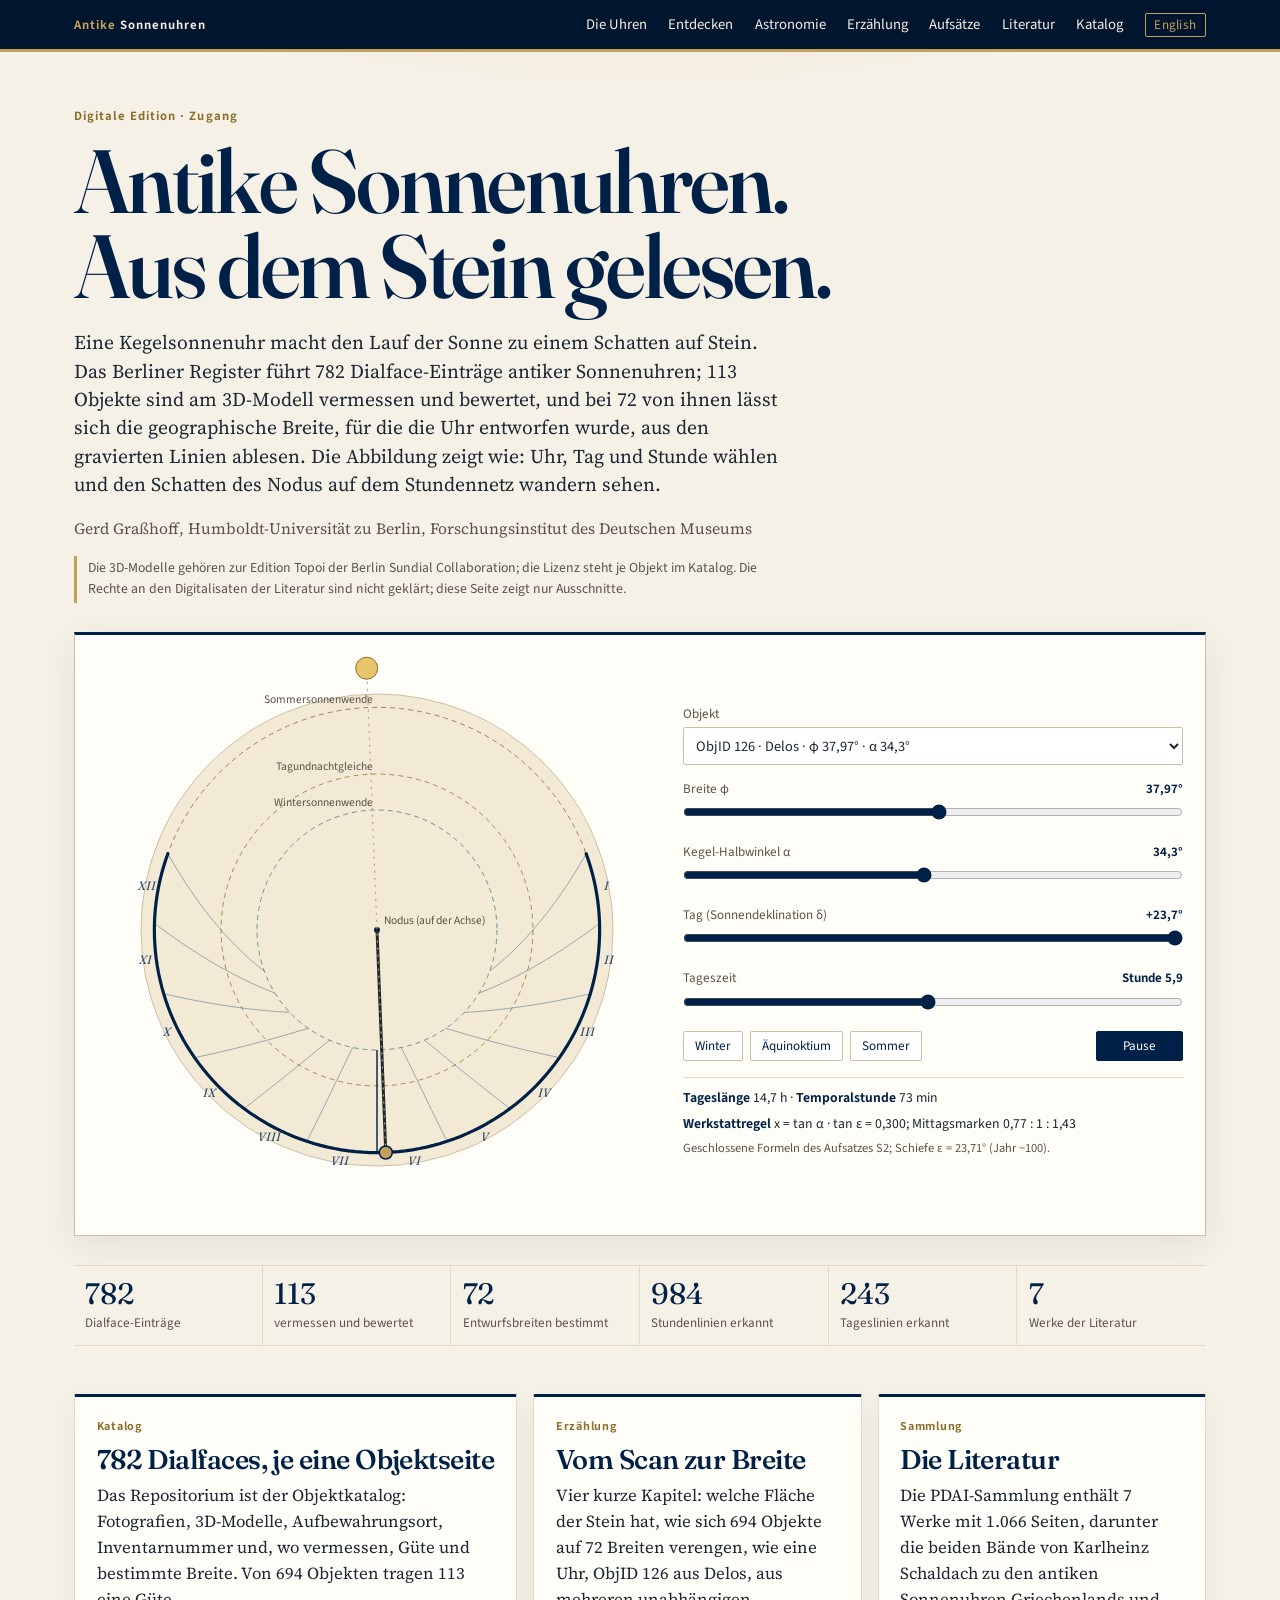
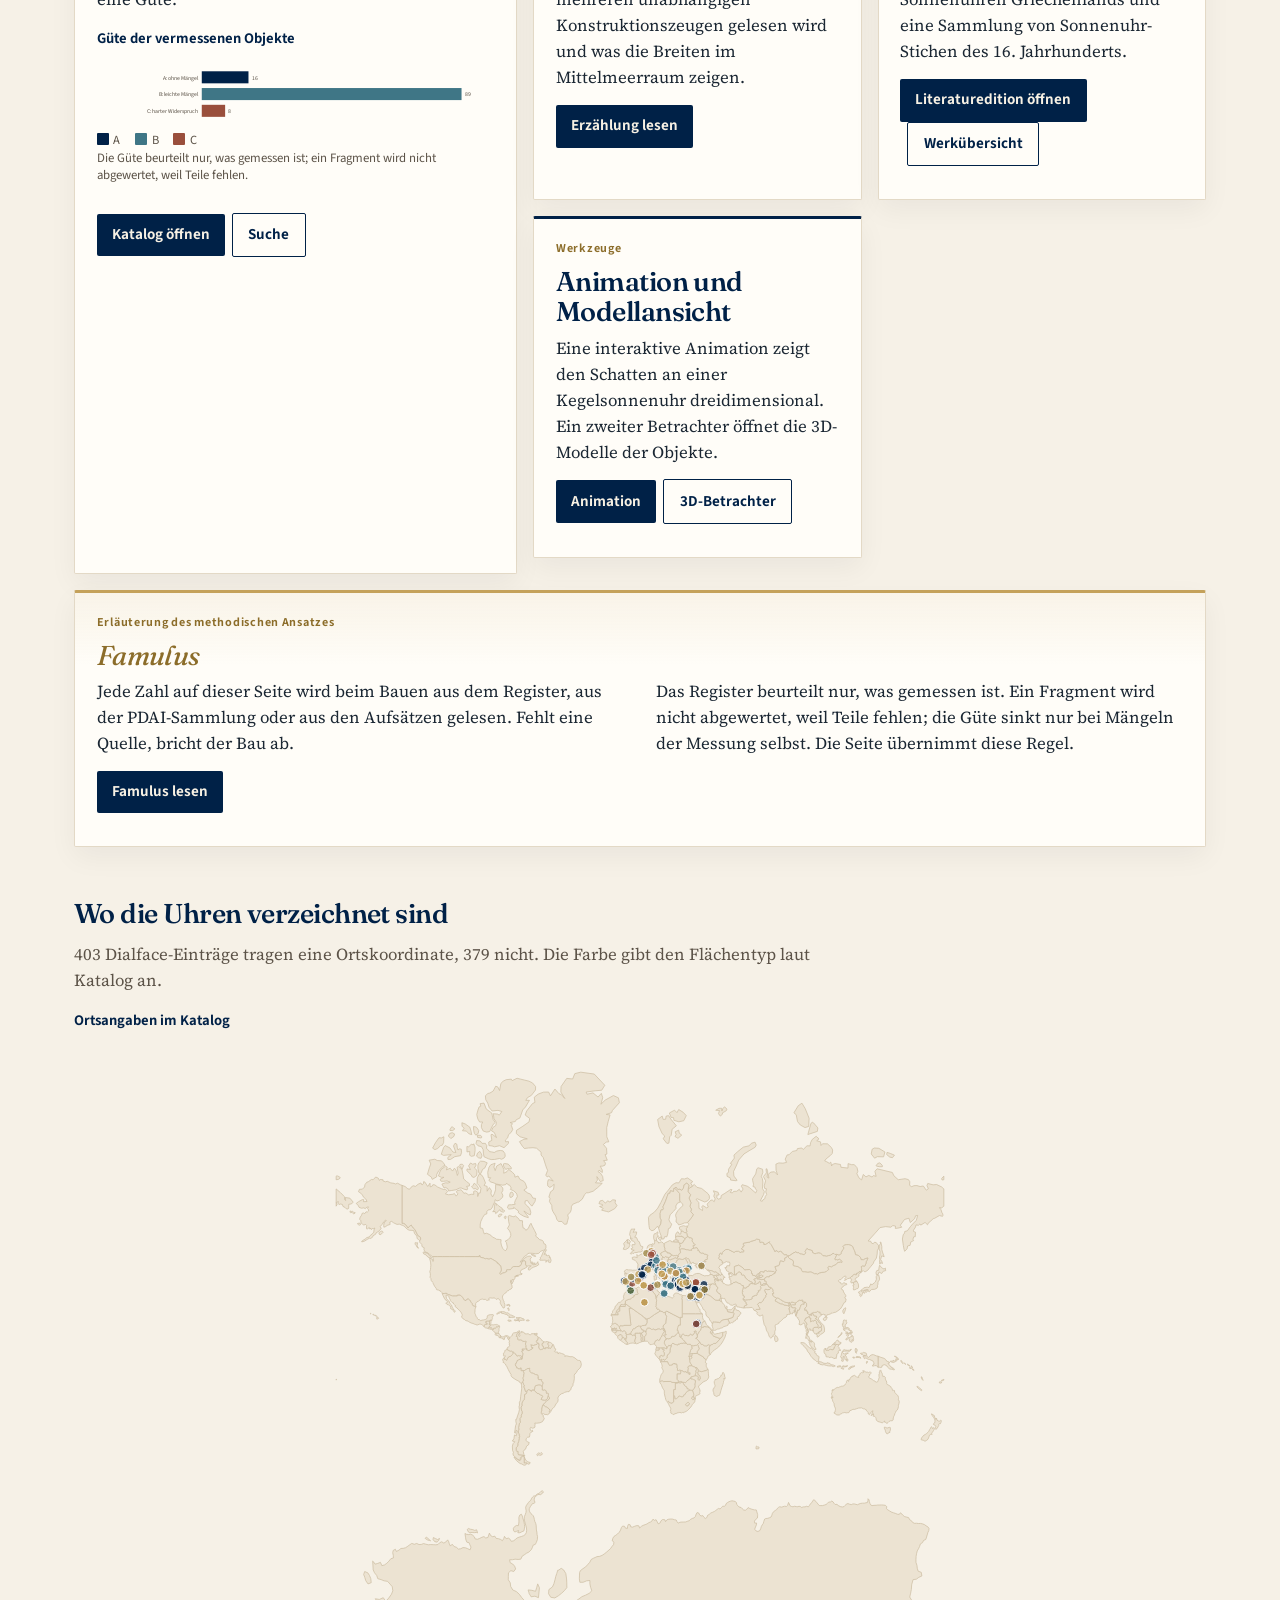
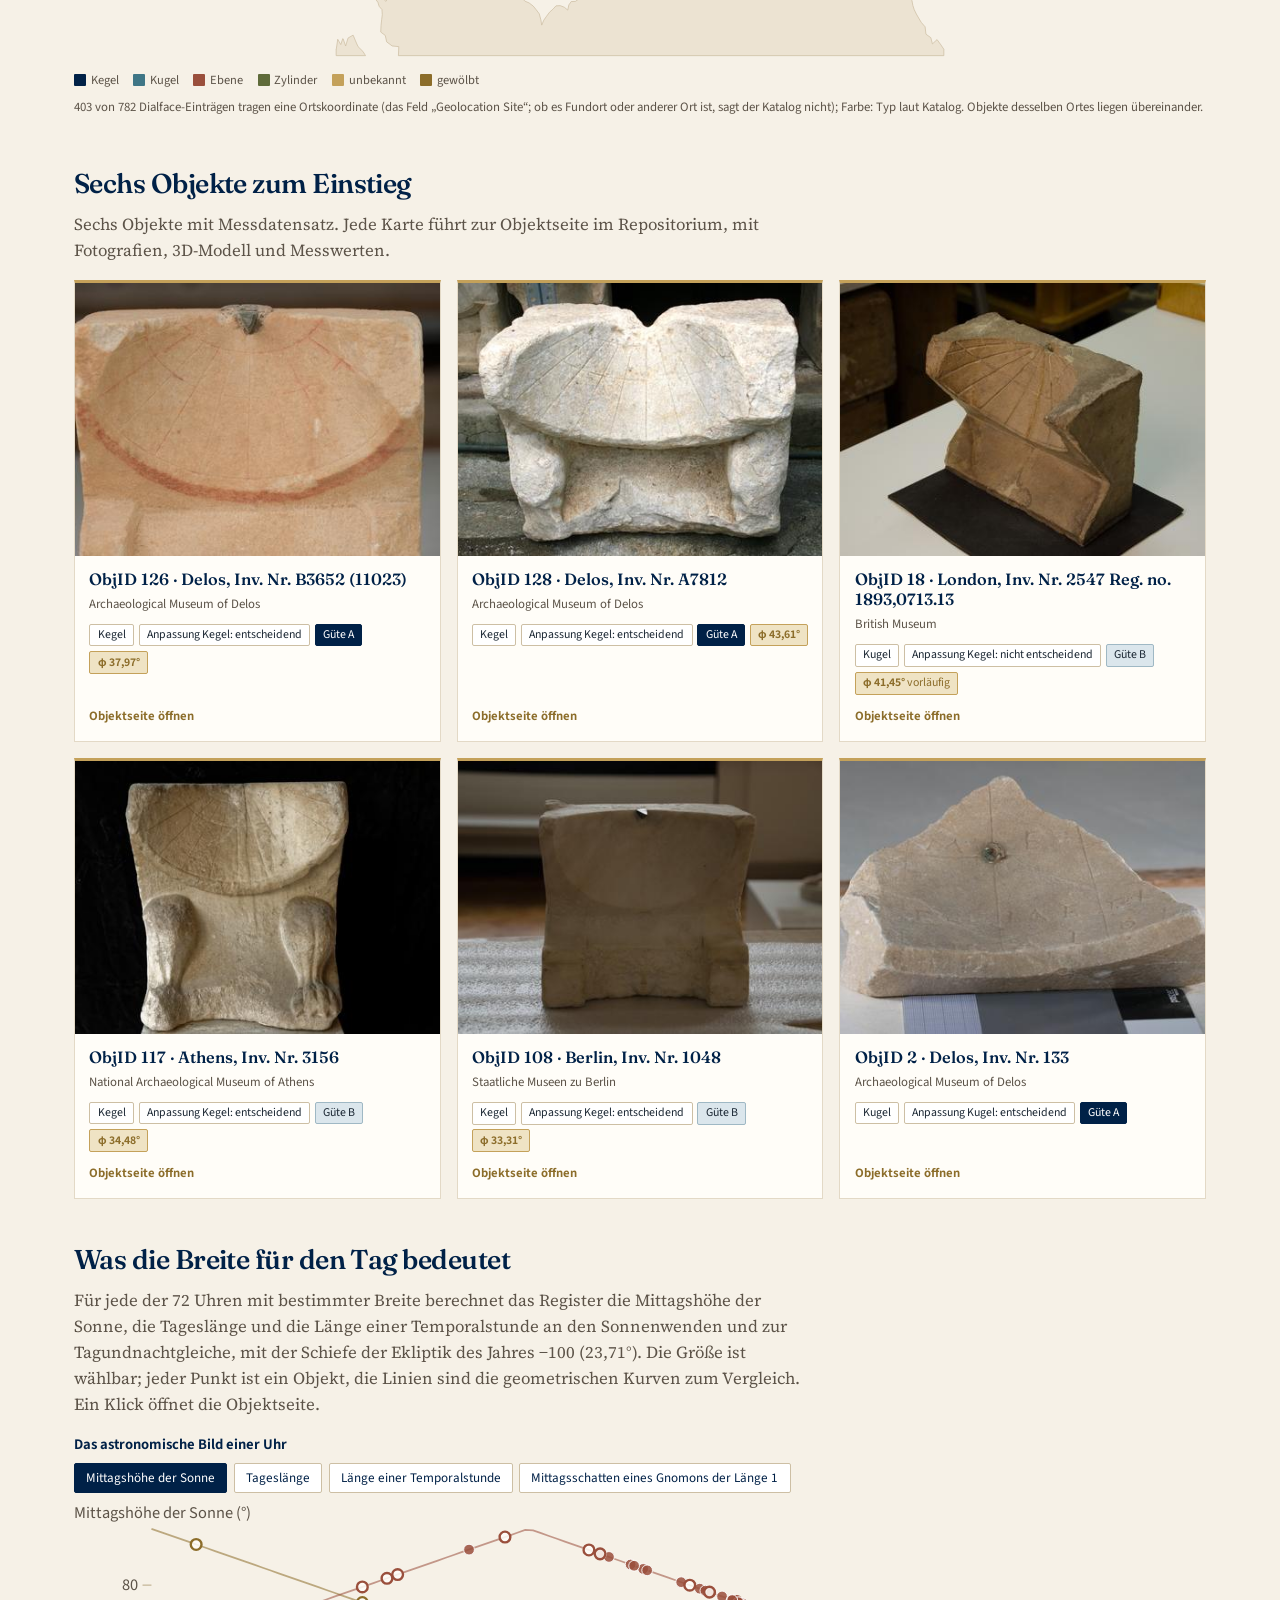
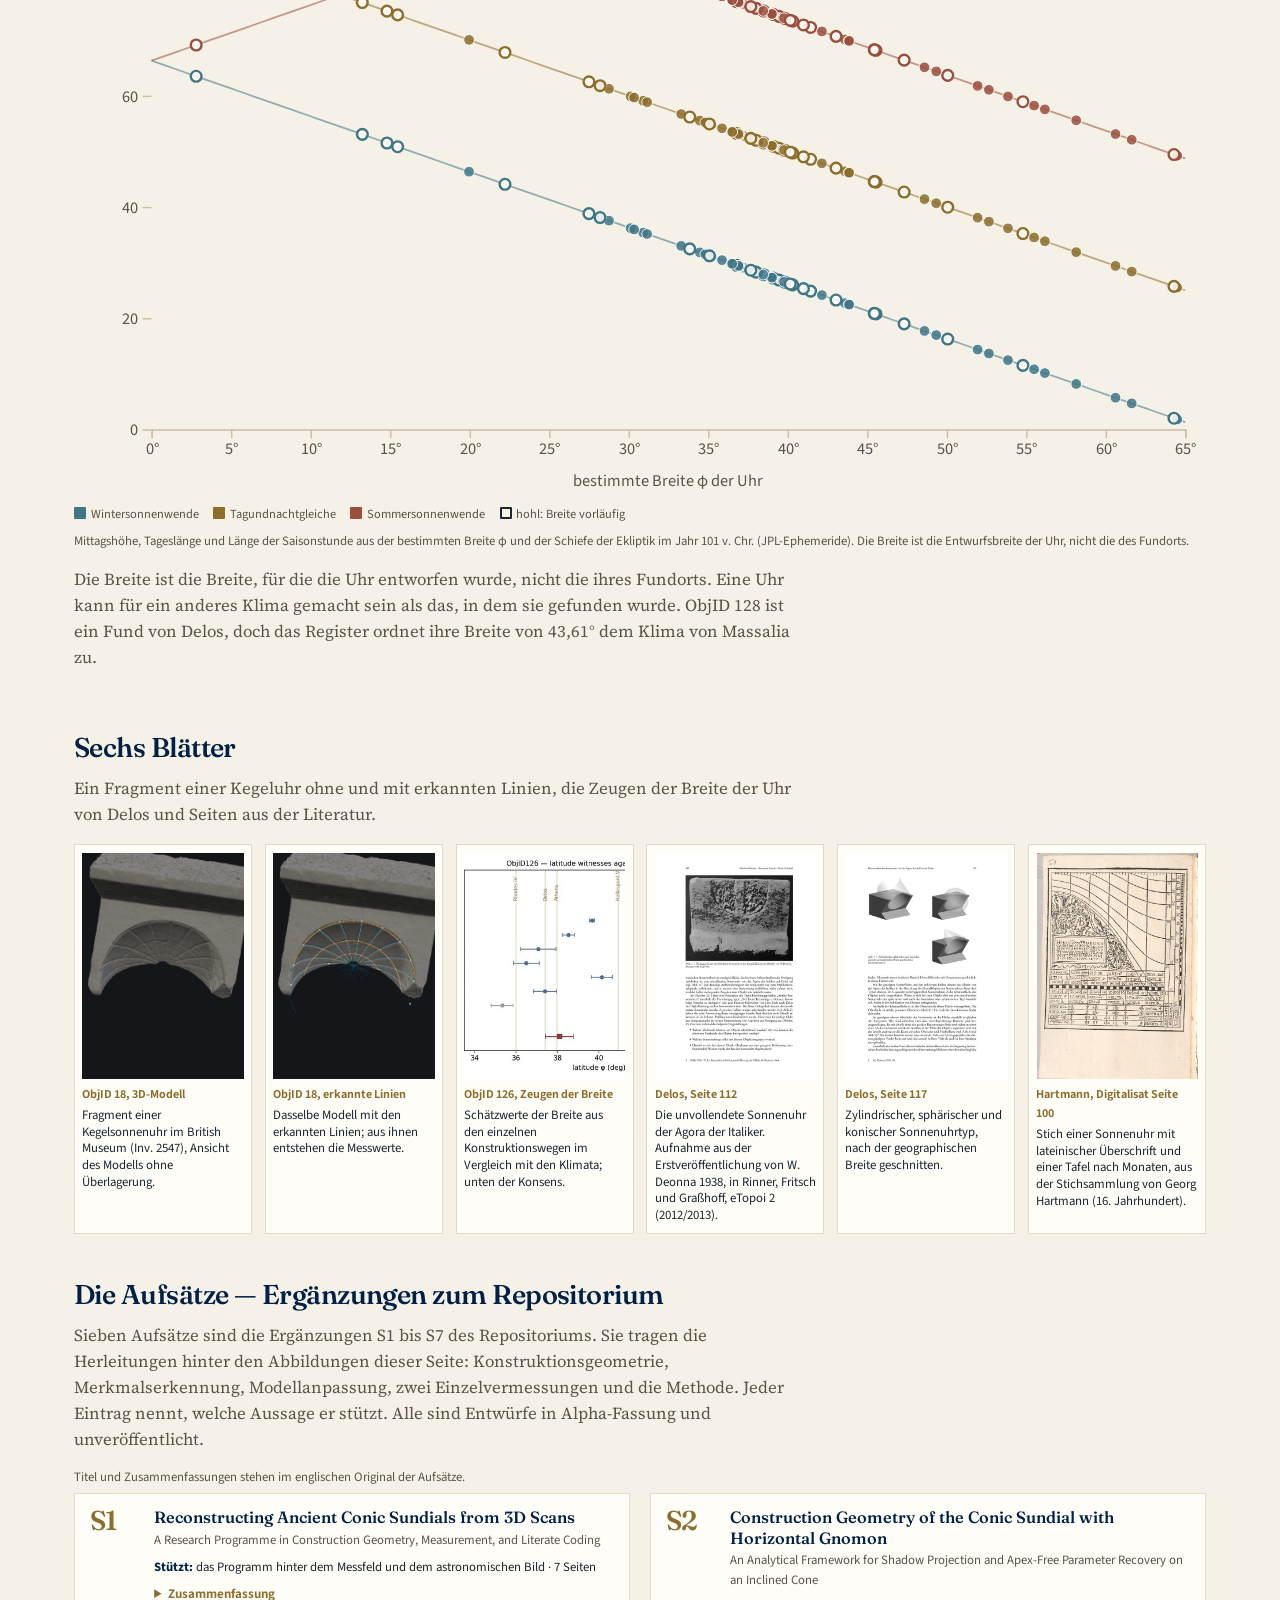
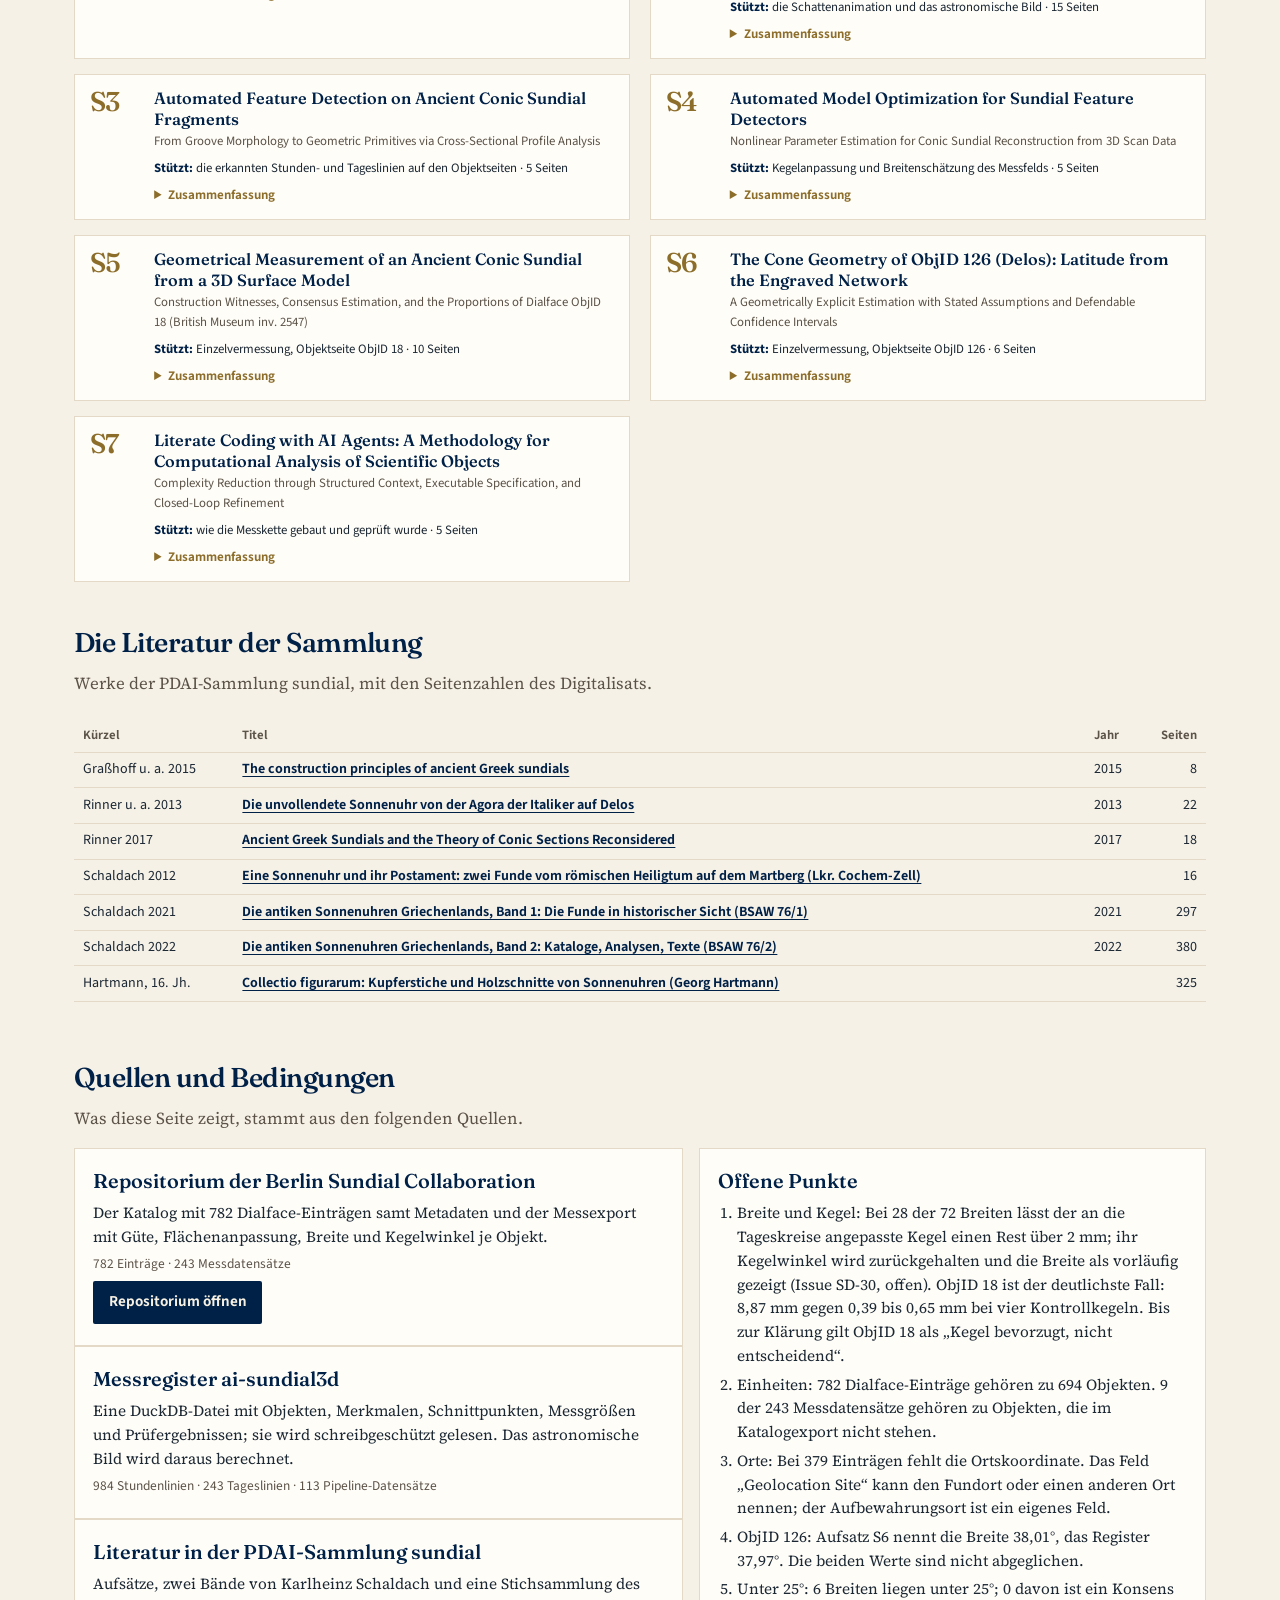
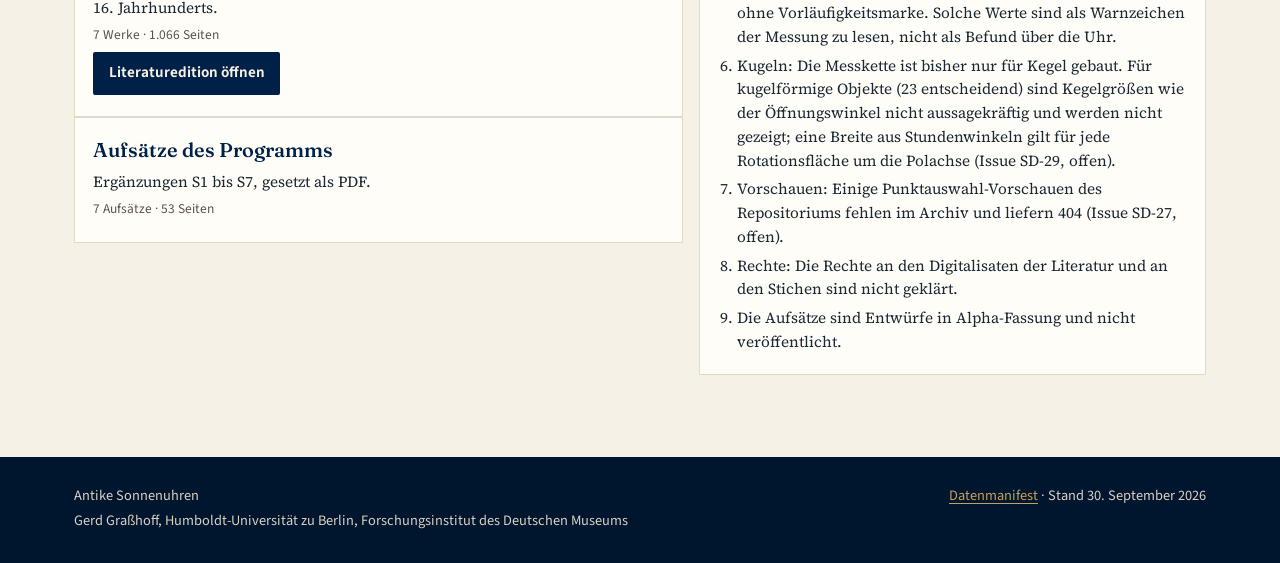
==== de/index.html @ f1c92e74 "Build sonnenuhren" ====
<!DOCTYPE html>
<html lang="de">
<head>
  <meta charset="utf-8">
  <meta name="viewport" content="width=device-width, initial-scale=1">
  <title>Antike Sonnenuhren — am 3D-Modell vermessen</title>
  <meta name="description" content="Zugang zu den antiken Sonnenuhren des Berliner Registers — Katalog, Vermessung am 3D-Modell, die Astronomie hinter den gravierten Linien, die Literatur und die Aufsätze des Forschungsprogramms.">
  <meta name="author" content="Gerd Graßhoff">
  <meta property="og:title" content="Antike Sonnenuhren — am 3D-Modell vermessen">
  <meta property="og:description" content="Zugang zu den antiken Sonnenuhren des Berliner Registers — Katalog, Vermessung am 3D-Modell, die Astronomie hinter den gravierten Linien, die Literatur und die Aufsätze des Forschungsprogramms.">
  <meta property="og:type" content="website">
  <link rel="icon" href="../favicon.svg" type="image/svg+xml">
  <link rel="preconnect" href="https://fonts.googleapis.com">
  <link rel="preconnect" href="https://fonts.gstatic.com" crossorigin>
  <link href="https://fonts.googleapis.com/css2?family=Fraunces:ital,opsz,wght@0,9..144,460;0,9..144,560;1,9..144,460&family=Source+Sans+3:ital,wght@0,400;0,560;0,650;1,400&family=Source+Serif+4:ital,opsz,wght@0,8..60,400;0,8..60,560;1,8..60,400&display=swap" rel="stylesheet">
  <link rel="stylesheet" href="../assets/landing.css?v=20260930125332">
  <link rel="stylesheet" href="../assets/sundial.css?v=20260930125332">
</head>
<body>
  <a class="skip" href="#inhalt">Zum Inhalt</a>
  <header class="mast">
    <div class="mast-inner">
      <p class="brand"><a href="./"><span>Antike</span> Sonnenuhren</a></p>
      <nav aria-label="Abschnitte">
        <a href="#where">Die Uhren</a>
        <a href="#explore">Entdecken</a>
        <a href="#astro">Astronomie</a>
        <a href="erzaehlung/">Erzählung</a>
        <a href="#supplements">Aufsätze</a>
        <a href="#literature">Literatur</a>
        <a href="https://lettre.ngrok.dev/sundials/overview" target="_blank" rel="noopener">Katalog</a>
        <a class="lang-switch" href="../" lang="en" hreflang="en">English</a>
      </nav>
    </div>
  </header>

  <main id="inhalt">
    <div class="wrap">
      <section class="hero">
        <p class="kicker">Digitale Edition · Zugang</p>
        <h1>Antike Sonnenuhren.<br>Aus dem Stein gelesen.</h1>
        <p class="lead">Eine Kegelsonnenuhr macht den Lauf der Sonne zu einem Schatten auf Stein. Das Berliner Register führt 782 Dialface-Einträge antiker Sonnenuhren; 113 Objekte sind am 3D-Modell vermessen und bewertet, und bei 72 von ihnen lässt sich die geographische Breite, für die die Uhr entworfen wurde, aus den gravierten Linien ablesen. Die Abbildung zeigt wie: Uhr, Tag und Stunde wählen und den Schatten des Nodus auf dem Stundennetz wandern sehen.</p>
        <p class="byline">Gerd Graßhoff, Humboldt-Universität zu Berlin, Forschungsinstitut des Deutschen Museums</p>
        <p class="credit">Die 3D-Modelle gehören zur Edition Topoi der Berlin Sundial Collaboration; die Lizenz steht je Objekt im Katalog. Die Rechte an den Digitalisaten der Literatur sind nicht geklärt; diese Seite zeigt nur Ausschnitte.</p>
        <div class="hero-stage"><div class="fig" data-chart="sd_hero"></div></div>
        <div class="figures" style="--cols:6" aria-label="Der Bestand in Zahlen"><div><span class="v">782</span><span class="k">Dialface-Einträge</span></div><div><span class="v">113</span><span class="k">vermessen und bewertet</span></div><div><span class="v">72</span><span class="k">Entwurfsbreiten bestimmt</span></div><div><span class="v">984</span><span class="k">Stundenlinien erkannt</span></div><div><span class="v">243</span><span class="k">Tageslinien erkannt</span></div><div><span class="v">7</span><span class="k">Werke der Literatur</span></div></div>
      </section>

      <section class="portals" aria-label="Einstiege">
<article class="portal lead-card" id="catalogue">
<p class="mark">Katalog</p>
<h2>782 Dialfaces, je eine Objektseite</h2>
<p>Das Repositorium ist der Objektkatalog: Fotografien, 3D-Modelle, Aufbewahrungsort, Inventarnummer und, wo vermessen, Güte und bestimmte Breite. Von 694 Objekten tragen 113 eine Güte.</p>
<div class="spark fig" data-chart="sd_grades" style="min-height:0"></div>
<p class="go-row"><a class="go" href="https://lettre.ngrok.dev/sundials/overview" target="_blank" rel="noopener">Katalog öffnen</a><a class="go quiet" href="https://lettre.ngrok.dev/sundials/search" target="_blank" rel="noopener">Suche</a></p>
</article>
<article class="portal" id="story">
<p class="mark">Erzählung</p>
<h2>Vom Scan zur Breite</h2>
<p>Vier kurze Kapitel: welche Fläche der Stein hat, wie sich 694 Objekte auf 72 Breiten verengen, wie eine Uhr, ObjID 126 aus Delos, aus mehreren unabhängigen Konstruktionszeugen gelesen wird und was die Breiten im Mittelmeerraum zeigen.</p>
<p class="go-row"><a class="go" href="erzaehlung/">Erzählung lesen</a></p>
</article>
<article class="portal" id="literature">
<p class="mark">Sammlung</p>
<h2>Die Literatur</h2>
<p>Die PDAI-Sammlung enthält 7 Werke mit 1.066 Seiten, darunter die beiden Bände von Karlheinz Schaldach zu den antiken Sonnenuhren Griechenlands und eine Sammlung von Sonnenuhr-Stichen des 16. Jahrhunderts.</p>
<p class="go-row"><a class="go" href="https://lettre.ngrok.dev/sundials-literature/" target="_blank" rel="noopener">Literaturedition öffnen</a><a class="go quiet" href="#literature">Werkübersicht</a></p>
</article>
<article class="portal" id="tools">
<p class="mark">Werkzeuge</p>
<h2>Animation und Modellansicht</h2>
<p>Eine interaktive Animation zeigt den Schatten an einer Kegelsonnenuhr dreidimensional. Ein zweiter Betrachter öffnet die 3D-Modelle der Objekte.</p>
<p class="go-row"><a class="go" href="https://lettre.ngrok.dev/ancient-sundial/" target="_blank" rel="noopener">Animation</a><a class="go quiet" href="https://lettre.ngrok.dev/ancient-sundial/mesh" target="_blank" rel="noopener">3D-Betrachter</a></p>
</article>
<article class="portal method" id="method">
<p class="mark">Erläuterung des methodischen Ansatzes</p>
<h2><span>Famulus</span></h2>
<div class="method-cols"><p>Jede Zahl auf dieser Seite wird beim Bauen aus dem Register, aus der PDAI-Sammlung oder aus den Aufsätzen gelesen. Fehlt eine Quelle, bricht der Bau ab.</p><p>Das Register beurteilt nur, was gemessen ist. Ein Fragment wird nicht abgewertet, weil Teile fehlen; die Güte sinkt nur bei Mängeln der Messung selbst. Die Seite übernimmt diese Regel.</p></div>
<p class="go-row"><a class="go" href="https://grasshoff.github.io/kepleriana-2026/famulus/famulus-plattform.html" target="_blank" rel="noopener">Famulus lesen</a></p>
</article>
      </section>

      <section class="band " id="where"><h2>Wo die Uhren verzeichnet sind</h2><p class=section-lead>403 Dialface-Einträge tragen eine Ortskoordinate, 379 nicht. Die Farbe gibt den Flächentyp laut Katalog an.</p><div class="band-body"><div class="fig band-fig" data-chart="sd_map"></div></div></section>
      <section class="band explore-band" id="explore"><h2>Sechs Objekte zum Einstieg</h2><p class=section-lead>Sechs Objekte mit Messdatensatz. Jede Karte führt zur Objektseite im Repositorium, mit Fotografien, 3D-Modell und Messwerten.</p><div class="band-body"><div class="xcards"><a class="xcard" href="https://lettre.ngrok.dev/sundials/object/124" target="_blank" rel="noopener"><img src="../img/explore-126.jpg" alt="" loading="lazy"><span class="xb"><span class="xt">ObjID 126 · Delos, Inv. Nr. B3652 (11023)</span><span class="xh">Archaeological Museum of Delos</span><span class="chips"><span class="chip">Kegel</span><span class="chip">Anpassung Kegel: entscheidend</span><span class="chip grade-A">Güte A</span><span class="chip phi">φ 37,97°</span></span><span class="xgo">Objektseite öffnen</span></span></a><a class="xcard" href="https://lettre.ngrok.dev/sundials/object/126" target="_blank" rel="noopener"><img src="../img/explore-128.jpg" alt="" loading="lazy"><span class="xb"><span class="xt">ObjID 128 · Delos, Inv. Nr. A7812</span><span class="xh">Archaeological Museum of Delos</span><span class="chips"><span class="chip">Kegel</span><span class="chip">Anpassung Kegel: entscheidend</span><span class="chip grade-A">Güte A</span><span class="chip phi">φ 43,61°</span></span><span class="xgo">Objektseite öffnen</span></span></a><a class="xcard" href="https://lettre.ngrok.dev/sundials/object/18" target="_blank" rel="noopener"><img src="../img/explore-18.jpg" alt="" loading="lazy"><span class="xb"><span class="xt">ObjID 18 · London, Inv. Nr. 2547 Reg. no. 1893,0713.13</span><span class="xh">British Museum</span><span class="chips"><span class="chip">Kugel</span><span class="chip">Anpassung Kegel: nicht entscheidend</span><span class="chip grade-B">Güte B</span><span class="chip phi">φ 41,45° <em>vorläufig</em></span></span><span class="xgo">Objektseite öffnen</span></span></a><a class="xcard" href="https://lettre.ngrok.dev/sundials/object/115" target="_blank" rel="noopener"><img src="../img/explore-117.jpg" alt="" loading="lazy"><span class="xb"><span class="xt">ObjID 117 · Athens, Inv. Nr. 3156</span><span class="xh">National Archaeological Museum of Athens</span><span class="chips"><span class="chip">Kegel</span><span class="chip">Anpassung Kegel: entscheidend</span><span class="chip grade-B">Güte B</span><span class="chip phi">φ 34,48°</span></span><span class="xgo">Objektseite öffnen</span></span></a><a class="xcard" href="https://lettre.ngrok.dev/sundials/object/105" target="_blank" rel="noopener"><img src="../img/explore-108.jpg" alt="" loading="lazy"><span class="xb"><span class="xt">ObjID 108 · Berlin, Inv. Nr. 1048</span><span class="xh">Staatliche Museen zu Berlin</span><span class="chips"><span class="chip">Kegel</span><span class="chip">Anpassung Kegel: entscheidend</span><span class="chip grade-B">Güte B</span><span class="chip phi">φ 33,31°</span></span><span class="xgo">Objektseite öffnen</span></span></a><a class="xcard" href="https://lettre.ngrok.dev/sundials/object/2" target="_blank" rel="noopener"><img src="../img/explore-2.jpg" alt="" loading="lazy"><span class="xb"><span class="xt">ObjID 2 · Delos, Inv. Nr. 133</span><span class="xh">Archaeological Museum of Delos</span><span class="chips"><span class="chip">Kugel</span><span class="chip">Anpassung Kugel: entscheidend</span><span class="chip grade-A">Güte A</span></span><span class="xgo">Objektseite öffnen</span></span></a></div></div></section>
      <section class="band " id="astro"><h2>Was die Breite für den Tag bedeutet</h2><p class=section-lead>Für jede der 72 Uhren mit bestimmter Breite berechnet das Register die Mittagshöhe der Sonne, die Tageslänge und die Länge einer Temporalstunde an den Sonnenwenden und zur Tagundnachtgleiche, mit der Schiefe der Ekliptik des Jahres −100 (23,71°). Die Größe ist wählbar; jeder Punkt ist ein Objekt, die Linien sind die geometrischen Kurven zum Vergleich. Ein Klick öffnet die Objektseite.</p><div class="band-body"><div class="fig band-fig" data-chart="sd_astro"></div><p>Die Breite ist die Breite, für die die Uhr entworfen wurde, nicht die ihres Fundorts. Eine Uhr kann für ein anderes Klima gemacht sein als das, in dem sie gefunden wurde. ObjID 128 ist ein Fund von Delos, doch das Register ordnet ihre Breite von 43,61° dem Klima von Massalia zu.</p></div></section>
      <section class="band" aria-labelledby="galerie">
        <h2 id="galerie">Sechs Blätter</h2>
        <p class="section-lead">Ein Fragment einer Kegeluhr ohne und mit erkannten Linien, die Zeugen der Breite der Uhr von Delos und Seiten aus der Literatur.</p>
        <div class="facsimiles"><a class="facsimile" href="../files/sundial-measurements-objid18.pdf" target="_blank" rel="noopener"><img src="../img/obj18-modell.jpg" alt="" loading="lazy"><span class="d">ObjID 18, 3D-Modell</span><span class="c">Fragment einer Kegelsonnenuhr im British Museum (Inv. 2547), Ansicht des Modells ohne Überlagerung.</span></a><a class="facsimile" href="../files/sundial-measurements-objid18.pdf" target="_blank" rel="noopener"><img src="../img/obj18-erkennung.jpg" alt="" loading="lazy"><span class="d">ObjID 18, erkannte Linien</span><span class="c">Dasselbe Modell mit den erkannten Linien; aus ihnen entstehen die Messwerte.</span></a><a class="facsimile" href="../files/objid126-cone-geometry.pdf" target="_blank" rel="noopener"><img src="../img/obj126-zeugen.jpg" alt="" loading="lazy"><span class="d">ObjID 126, Zeugen der Breite</span><span class="c">Schätzwerte der Breite aus den einzelnen Konstruktionswegen im Vergleich mit den Klimata; unten der Konsens.</span></a><a class="facsimile" href="https://lettre.ngrok.dev/sundials-literature/" target="_blank" rel="noopener"><img src="../img/delos-foto.jpg" alt="" loading="lazy"><span class="d">Delos, Seite 112</span><span class="c">Die unvollendete Sonnenuhr der Agora der Italiker. Aufnahme aus der Erstveröffentlichung von W. Deonna 1938, in Rinner, Fritsch und Graßhoff, eTopoi 2 (2012/2013).</span></a><a class="facsimile" href="https://lettre.ngrok.dev/sundials-literature/" target="_blank" rel="noopener"><img src="../img/delos-typen.jpg" alt="" loading="lazy"><span class="d">Delos, Seite 117</span><span class="c">Zylindrischer, sphärischer und konischer Sonnenuhrtyp, nach der geographischen Breite geschnitten.</span></a><a class="facsimile" href="https://lettre.ngrok.dev/sundials-literature/" target="_blank" rel="noopener"><img src="../img/hartmann-horarium.jpg" alt="" loading="lazy"><span class="d">Hartmann, Digitalisat Seite 100</span><span class="c">Stich einer Sonnenuhr mit lateinischer Überschrift und einer Tafel nach Monaten, aus der Stichsammlung von Georg Hartmann (16. Jahrhundert).</span></a></div>
      </section>
      <section class="band " id="supplements"><h2>Die Aufsätze — Ergänzungen zum Repositorium</h2><p class=section-lead>Sieben Aufsätze sind die Ergänzungen S1 bis S7 des Repositoriums. Sie tragen die Herleitungen hinter den Abbildungen dieser Seite: Konstruktionsgeometrie, Merkmalserkennung, Modellanpassung, zwei Einzelvermessungen und die Methode. Jeder Eintrag nennt, welche Aussage er stützt. Alle sind Entwürfe in Alpha-Fassung und unveröffentlicht.</p><div class="band-body"><p class="fig-note">Titel und Zusammenfassungen stehen im englischen Original der Aufsätze.</p><ol class="supps"><li class="supp"><span class="sn">S1</span><div class="sb"><h3><a href="../files/ai-sundial3d-research.pdf" target="_blank" rel="noopener">Reconstructing Ancient Conic Sundials from 3D Scans</a></h3><p class="sub">A Research Programme in Construction Geometry, Measurement, and Literate Coding</p><p class="sup"><b>Stützt:</b> das Programm hinter dem Messfeld und dem astronomischen Bild · 7 Seiten</p><details><summary>Zusammenfassung</summary><p>The research task is to recover, from photogrammetric models of ancient conic sundials, the construction proportions in which the instruments were designed. This paper states the programme, reviews the June 2026 drafts on the research volume, and records the governing correction: the three seasonal meridian marks determine the cone and do not determine the latitude.</p></details></div></li><li class="supp"><span class="sn">S2</span><div class="sb"><h3><a href="../files/conic-sundial-geometry.pdf" target="_blank" rel="noopener">Construction Geometry of the Conic Sundial with Horizontal Gnomon</a></h3><p class="sub">An Analytical Framework for Shadow Projection and Apex-Free Parameter Recovery on an Inclined Cone</p><p class="sup"><b>Stützt:</b> die Schattenanimation und das astronomische Bild · 15 Seiten</p><details><summary>Zusammenfassung</summary><p>A conic sundial with its nodus on the polar axis is determined by three construction choices: the klima, the opening of the cone, and a scale. The three seasonal meridian marks determine the cone independently of latitude. Latitude is recovered from the hour division of the solstitial circles or from the dressed planes. A closed-form marking ratio Q recovers the half-angle without the apex being identified.</p></details></div></li><li class="supp"><span class="sn">S3</span><div class="sb"><h3><a href="../files/automated-feature-detection-sundial.pdf" target="_blank" rel="noopener">Automated Feature Detection on Ancient Conic Sundial Fragments</a></h3><p class="sub">From Groove Morphology to Geometric Primitives via Cross-Sectional Profile Analysis</p><p class="sup"><b>Stützt:</b> die erkannten Stunden- und Tageslinien auf den Objektseiten · 5 Seiten</p><details><summary>Zusammenfassung</summary><p>A three-level hierarchical framework for automated feature perception on stone dialfaces: physical groove cut, medial centreline coordinate across sliced cross-sectional profiles, and geometric primitive fitting. Evaluated on ObjID 18 (BM inv. 2547) and ObjID 126 (Delos).</p></details></div></li><li class="supp"><span class="sn">S4</span><div class="sb"><h3><a href="../files/model-optimization-sundial.pdf" target="_blank" rel="noopener">Automated Model Optimization for Sundial Feature Detectors</a></h3><p class="sub">Nonlinear Parameter Estimation for Conic Sundial Reconstruction from 3D Scan Data</p><p class="sup"><b>Stützt:</b> Kegelanpassung und Breitenschätzung des Messfelds · 5 Seiten</p><details><summary>Zusammenfassung</summary><p>Nonlinear parameter estimation methods for recovering the 7-parameter cone model from 3D scan data following Bard&#x27;s estimation framework. Compares Nelder-Mead, TRF, and L-BFGS-B, resolving partial-arc degeneracy via coaxial constrained estimation.</p></details></div></li><li class="supp"><span class="sn">S5</span><div class="sb"><h3><a href="../files/sundial-measurements-objid18.pdf" target="_blank" rel="noopener">Geometrical Measurement of an Ancient Conic Sundial from a 3D Surface Model</a></h3><p class="sub">Construction Witnesses, Consensus Estimation, and the Proportions of Dialface ObjID 18 (British Museum inv. 2547)</p><p class="sup"><b>Stützt:</b> Einzelvermessung, Objektseite ObjID 18 · 10 Seiten</p><details><summary>Zusammenfassung</summary><p>Empirical deduction of construction proportions from the 3D surface model of Dialface ObjID 18 (BM inv. 2547). Evaluates four independent construction witnesses, calibrating the engraved angular unit and establishing the consensus latitude phi = 41.45 deg (Rome/Hellespont klima) with workshop rule x = 1:4 (12:15:20).</p></details></div></li><li class="supp"><span class="sn">S6</span><div class="sb"><h3><a href="../files/objid126-cone-geometry.pdf" target="_blank" rel="noopener">The Cone Geometry of ObjID 126 (Delos): Latitude from the Engraved Network</a></h3><p class="sub">A Geometrically Explicit Estimation with Stated Assumptions and Defendable Confidence Intervals</p><p class="sup"><b>Stützt:</b> Einzelvermessung, Objektseite ObjID 126 · 6 Seiten</p><details><summary>Zusammenfassung</summary><p>Analysis of the 3D model of Dialface ObjID 126 from the Archaeological Museum of Delos. Isolates a +5.27% angular unit distortion via the equinoctial invariant HE = 90 deg, recovering the intended design latitude phi = 38.01 deg (Delos/Athens klima).</p></details></div></li><li class="supp"><span class="sn">S7</span><div class="sb"><h3><a href="../files/literate-coding-ai-agents.pdf" target="_blank" rel="noopener">Literate Coding with AI Agents: A Methodology for Computational Analysis of Scientific Objects</a></h3><p class="sub">Complexity Reduction through Structured Context, Executable Specification, and Closed-Loop Refinement</p><p class="sup"><b>Stützt:</b> wie die Messkette gebaut und geprüft wurde · 5 Seiten</p><details><summary>Zusammenfassung</summary><p>A research methodology unifying Knuth&#x27;s literate programming with autonomous AI agent capabilities. Employs a 3-level operational model (living reference background, structured planning substrate, agentic action) in a closed feedback loop on 3D sundial reconstruction.</p></details></div></li></ol></div></section>
      <section class="band " id="literature"><h2>Die Literatur der Sammlung</h2><p class=section-lead>Werke der PDAI-Sammlung sundial, mit den Seitenzahlen des Digitalisats.</p><div class="band-body"><div class="table-scroll"><table class="doc-table"><thead><tr><th>Kürzel</th><th>Titel</th><th>Jahr</th><th class="n">Seiten</th></tr></thead><tbody><tr><td>Graßhoff u. a. 2015</td><td><a href="https://lettre.ngrok.dev/sundials-literature/" target="_blank" rel="noopener">The construction principles of ancient Greek sundials</a></td><td>2015</td><td class="n">8</td></tr><tr><td>Rinner u. a. 2013</td><td><a href="https://lettre.ngrok.dev/sundials-literature/" target="_blank" rel="noopener">Die unvollendete Sonnenuhr von der Agora der Italiker auf Delos</a></td><td>2013</td><td class="n">22</td></tr><tr><td>Rinner 2017</td><td><a href="https://lettre.ngrok.dev/sundials-literature/" target="_blank" rel="noopener">Ancient Greek Sundials and the Theory of Conic Sections Reconsidered</a></td><td>2017</td><td class="n">18</td></tr><tr><td>Schaldach 2012</td><td><a href="https://lettre.ngrok.dev/sundials-literature/" target="_blank" rel="noopener">Eine Sonnenuhr und ihr Postament: zwei Funde vom römischen Heiligtum auf dem Martberg (Lkr. Cochem-Zell)</a></td><td></td><td class="n">16</td></tr><tr><td>Schaldach 2021</td><td><a href="https://lettre.ngrok.dev/sundials-literature/" target="_blank" rel="noopener">Die antiken Sonnenuhren Griechenlands, Band 1: Die Funde in historischer Sicht (BSAW 76/1)</a></td><td>2021</td><td class="n">297</td></tr><tr><td>Schaldach 2022</td><td><a href="https://lettre.ngrok.dev/sundials-literature/" target="_blank" rel="noopener">Die antiken Sonnenuhren Griechenlands, Band 2: Kataloge, Analysen, Texte (BSAW 76/2)</a></td><td>2022</td><td class="n">380</td></tr><tr><td>Hartmann, 16. Jh.</td><td><a href="https://lettre.ngrok.dev/sundials-literature/" target="_blank" rel="noopener">Collectio figurarum: Kupferstiche und Holzschnitte von Sonnenuhren (Georg Hartmann)</a></td><td></td><td class="n">325</td></tr></tbody></table></div></div></section>
      <section class="band" id="quellen" aria-labelledby="quellen-t">
        <h2 id="quellen-t">Quellen und Bedingungen</h2>
        <p class="section-lead">Was diese Seite zeigt, stammt aus den folgenden Quellen.</p>
        <div class="sources">
          <div><div class="source-item"><h3>Repositorium der Berlin Sundial Collaboration</h3><p>Der Katalog mit 782 Dialface-Einträgen samt Metadaten und der Messexport mit Güte, Flächenanpassung, Breite und Kegelwinkel je Objekt.</p><p class="meta">782 Einträge · 243 Messdatensätze</p><p><a class="go" href="https://lettre.ngrok.dev/sundials/overview" target="_blank" rel="noopener">Repositorium öffnen</a></p></div><div class="source-item"><h3>Messregister ai-sundial3d</h3><p>Eine DuckDB-Datei mit Objekten, Merkmalen, Schnittpunkten, Messgrößen und Prüfergebnissen; sie wird schreibgeschützt gelesen. Das astronomische Bild wird daraus berechnet.</p><p class="meta">984 Stundenlinien · 243 Tageslinien · 113 Pipeline-Datensätze</p></div><div class="source-item"><h3>Literatur in der PDAI-Sammlung sundial</h3><p>Aufsätze, zwei Bände von Karlheinz Schaldach und eine Stichsammlung des 16. Jahrhunderts.</p><p class="meta">7 Werke · 1.066 Seiten</p><p><a class="go" href="https://lettre.ngrok.dev/sundials-literature/" target="_blank" rel="noopener">Literaturedition öffnen</a></p></div><div class="source-item"><h3>Aufsätze des Programms</h3><p>Ergänzungen S1 bis S7, gesetzt als PDF.</p><p class="meta">7 Aufsätze · 53 Seiten</p></div></div>
          <div class="source-item"><h3>Offene Punkte</h3><ol class="admission"><li>Breite und Kegel: Bei 28 der 72 Breiten lässt der an die Tageskreise angepasste Kegel einen Rest über 2 mm; ihr Kegelwinkel wird zurückgehalten und die Breite als vorläufig gezeigt (Issue SD-30, offen). ObjID 18 ist der deutlichste Fall: 8,87 mm gegen 0,39 bis 0,65 mm bei vier Kontrollkegeln. Bis zur Klärung gilt ObjID 18 als „Kegel bevorzugt, nicht entscheidend“.</li><li>Einheiten: 782 Dialface-Einträge gehören zu 694 Objekten. 9 der 243 Messdatensätze gehören zu Objekten, die im Katalogexport nicht stehen.</li><li>Orte: Bei 379 Einträgen fehlt die Ortskoordinate. Das Feld „Geolocation Site“ kann den Fundort oder einen anderen Ort nennen; der Aufbewahrungsort ist ein eigenes Feld.</li><li>ObjID 126: Aufsatz S6 nennt die Breite 38,01°, das Register 37,97°. Die beiden Werte sind nicht abgeglichen.</li><li>Unter 25°: 6 Breiten liegen unter 25°; 0 davon ist ein Konsens ohne Vorläufigkeitsmarke. Solche Werte sind als Warnzeichen der Messung zu lesen, nicht als Befund über die Uhr.</li><li>Kugeln: Die Messkette ist bisher nur für Kegel gebaut. Für kugelförmige Objekte (23 entscheidend) sind Kegelgrößen wie der Öffnungswinkel nicht aussagekräftig und werden nicht gezeigt; eine Breite aus Stundenwinkeln gilt für jede Rotationsfläche um die Polachse (Issue SD-29, offen).</li><li>Vorschauen: Einige Punktauswahl-Vorschauen des Repositoriums fehlen im Archiv und liefern 404 (Issue SD-27, offen).</li><li>Rechte: Die Rechte an den Digitalisaten der Literatur und an den Stichen sind nicht geklärt.</li><li>Die Aufsätze sind Entwürfe in Alpha-Fassung und nicht veröffentlicht.</li></ol></div>
        </div>
      </section>
    </div>
  </main>

  <footer>
    <div class="wrap">
      <div><p>Antike Sonnenuhren</p><p>Gerd Graßhoff, Humboldt-Universität zu Berlin, Forschungsinstitut des Deutschen Museums</p></div>
      <div><p><a href="data/manifest.json">Datenmanifest</a> · Stand 30. September 2026</p></div>
    </div>
    <div class="wrap"></div>
  </footer>

  <script src="../assets/vendor/d3.v7.min.js?v=20260930125332"></script>
  <script src="../assets/vendor/topojson-client.min.js?v=20260930125332"></script>
  <script src="../assets/vendor/world-110m.js?v=20260930125332"></script>
  <script src="data/bundle.js?v=20260930125332"></script>
  <script src="../assets/js/charts.js?v=20260930125332"></script>
  <script src="../assets/js/sundial.js?v=20260930125332"></script>
  <script src="../assets/js/scrolly.js?v=20260930125332"></script>
</body>
</html>
---- assets/landing.css ----
/* PDAI landing pages — shared styles for landing pages and narratives.
   Visual system of Kepleriana 2026 and Kármán 2026: Oxford blue, gold, sandstone. */

:root {
  --oxford: #002147;
  --oxford-deep: #00152e;
  --oxford-soft: #2c4a6e;
  --ink: #1b2733;
  --muted: #5c5348;
  --gold: #c4a15a;
  --gold-deep: #8c6d2a;
  --gold-pale: #efe3c4;
  --sand: #f6f1e7;
  --sand-deep: #ece3d2;
  --paper: #fffdf8;
  --line: #e3d9c6;
  --line-strong: #cdbfa4;
  --serif: "Source Serif 4", "Palatino Linotype", Palatino, serif;
  --display: "Fraunces", "Source Serif 4", Palatino, serif;
  --sans: "Source Sans 3", "Avenir Next", "Segoe UI", sans-serif;
  --p-studium: #8c6d2a;
  --p-aachen: #002147;
  --p-pasadena: #3f7686;
  --p-beratung: #9a4f3c;
  --p-agard: #5f6b3a;
}

* { box-sizing: border-box; }
html { scroll-behavior: smooth; }
.no-smooth { scroll-behavior: auto !important; }
body {
  margin: 0;
  color: var(--ink);
  background:
    radial-gradient(1200px 480px at 50% -180px, rgba(196, 161, 90, 0.16), transparent 60%),
    var(--sand);
  font-family: var(--serif);
  font-size: 1.05rem;
  line-height: 1.55;
}
a { color: var(--oxford); text-underline-offset: 0.18em; }
a:hover { color: var(--gold-deep); }
img { max-width: 100%; }
.skip {
  position: absolute; left: 1rem; top: -4rem;
  background: var(--oxford); color: #fff; padding: 0.4rem 0.7rem;
}
.skip:focus { top: 0.6rem; z-index: 50; }

/* ---------------------------------------------------------------- mast */
.mast {
  background: var(--oxford-deep);
  color: #f4efe4;
  border-bottom: 3px solid var(--gold);
  position: relative;
  z-index: 20;
}
.mast-inner {
  max-width: 1180px;
  margin: 0 auto;
  padding: 0.85rem 1.5rem 0.8rem;
  display: flex;
  justify-content: space-between;
  align-items: baseline;
  gap: 1rem;
}
.brand {
  margin: 0;
  font-family: var(--sans);
  font-size: 0.8rem;
  letter-spacing: 0.08em;
  font-weight: 650;
}
.brand.brand-lg {
  font-family: var(--display);
  font-size: clamp(1.5rem, 3.2vw, 2.1rem);
  letter-spacing: -0.01em;
  font-weight: 560;
  line-height: 1.1;
}
.brand a { color: #f4efe4; text-decoration: none; }
.brand span { color: var(--gold); }
.mast nav { font-family: var(--sans); font-size: 0.92rem; }
.mast nav a { color: #f4efe4; text-decoration: none; margin-left: 1.15rem; }
.mast nav a:hover, .mast nav a[aria-current="page"] { color: var(--gold); }

.wrap { max-width: 1180px; margin: 0 auto; padding: 0 1.5rem; }

/* ---------------------------------------------------------------- hero */
.hero { padding: 3.4rem 0 1.6rem; }
.kicker {
  margin: 0 0 0.7rem;
  font-family: var(--sans);
  font-size: 0.8rem;
  letter-spacing: 0.08em;
  color: var(--gold-deep);
  font-weight: 650;
}
h1 {
  margin: 0;
  font-family: var(--display);
  font-weight: 560;
  font-size: clamp(2.8rem, 7vw, 5.6rem);
  letter-spacing: -0.03em;
  line-height: 0.95;
  color: var(--oxford);
}
h1 em { font-style: italic; font-weight: 460; color: var(--gold-deep); }
.lead {
  max-width: 44rem;
  margin: 1.35rem 0 0;
  font-size: 1.22rem;
  line-height: 1.45;
}
.byline { margin: 1.1rem 0 0; max-width: 44rem; color: var(--muted); font-size: 0.98rem; }
.credit {
  margin: 0.9rem 0 0;
  max-width: 44rem;
  font-family: var(--sans);
  font-size: 0.86rem;
  color: var(--muted);
  border-left: 3px solid var(--gold);
  padding: 0.15rem 0 0.15rem 0.7rem;
}

/* ---------------------------------------------------------------- key figures */
.figures {
  display: grid;
  grid-template-columns: repeat(var(--cols, 6), 1fr);
  gap: 0;
  margin: 1.8rem 0 1.4rem;
  border-top: 1px solid var(--line);
  border-bottom: 1px solid var(--line);
}
.figures div { padding: 0.8rem 0.7rem 0.75rem; border-right: 1px solid var(--line); }
.figures div:last-child { border-right: 0; }
.figures .v {
  display: block;
  font-family: var(--display);
  font-size: 1.85rem;
  color: var(--oxford);
  line-height: 1.05;
  font-variant-numeric: lining-nums tabular-nums;
}
.figures .k { display: block; font-family: var(--sans); font-size: 0.82rem; color: var(--muted); margin-top: 0.2rem; }

/* ---------------------------------------------------------------- portal cards */
.portals {
  display: grid;
  grid-template-columns: 1.35fr 1fr 1fr;
  gap: 1rem;
  padding-bottom: 1rem;
}
.portal {
  background: var(--paper);
  border: 1px solid var(--line);
  border-top: 3px solid var(--oxford);
  border-radius: 2px;
  padding: 1.3rem 1.35rem 1.2rem;
  box-shadow: 0 10px 28px rgba(0, 21, 46, 0.05);
  display: flex;
  flex-direction: column;
}
.portal.lead-card { grid-row: span 3; }
.portal.wide { grid-column: span 2; }
.portal.method {
  grid-column: 1 / -1;
  border-top-color: var(--gold);
  background: linear-gradient(180deg, rgba(196, 161, 90, 0.1), transparent 4.5rem), var(--paper);
}
.portal.method h2 span { color: var(--gold-deep); font-style: italic; font-weight: 460; }
.method-cols { display: grid; grid-template-columns: 1fr 1fr; gap: 0.4rem 2rem; }
.method-cols p { margin: 0 0 0.75rem; }
.portal .mark {
  font-family: var(--sans);
  font-size: 0.76rem;
  letter-spacing: 0.06em;
  color: var(--gold-deep);
  font-weight: 650;
  margin: 0 0 0.45rem;
}
.portal h2 {
  margin: 0 0 0.55rem;
  font-family: var(--display);
  font-weight: 560;
  font-size: 1.7rem;
  line-height: 1.12;
  letter-spacing: -0.02em;
  color: var(--oxford);
}
.portal p { margin: 0 0 0.85rem; }
.portal .spark { margin: 0.1rem 0 0.9rem; }
.contents { list-style: none; margin: 0.2rem 0 1.1rem; padding: 0; border-top: 1px solid var(--line); }
.contents li { border-bottom: 1px solid var(--line); }
.contents a {
  display: grid;
  grid-template-columns: 2.2rem 1fr;
  gap: 0.55rem;
  text-decoration: none;
  padding: 0.4rem 0;
  color: var(--ink);
  font-size: 0.98rem;
}
.contents a:hover { color: var(--oxford); }
.contents .num { font-family: var(--sans); color: var(--gold-deep); font-size: 0.8rem; padding-top: 0.2rem; }
.go {
  margin-top: auto;
  align-self: flex-start;
  display: inline-block;
  background: var(--oxford);
  color: #f7f1e4;
  text-decoration: none;
  font-family: var(--sans);
  font-weight: 650;
  font-size: 0.95rem;
  padding: 0.6rem 0.95rem;
  border-radius: 2px;
}
.go:hover { background: #01315f; color: #fff; }
.go.quiet { background: transparent; color: var(--oxford); border: 1px solid var(--oxford); margin-left: 0.45rem; }
.go.quiet:hover { background: var(--oxford); color: #fff; }
.go-row { margin-top: auto; }

section.band { padding: 1.8rem 0 0.6rem; }
section.band > h2, .band-title {
  margin: 0 0 0.85rem;
  font-family: var(--display);
  font-weight: 560;
  font-size: 1.7rem;
  color: var(--oxford);
  letter-spacing: -0.02em;
}
.section-lead { margin: -0.35rem 0 1rem; color: var(--muted); max-width: 46rem; }

/* facsimile strip */
.facsimiles {
  display: grid;
  grid-template-columns: repeat(6, 1fr);
  gap: 0.8rem;
}
.facsimile {
  display: block;
  text-decoration: none;
  color: var(--ink);
  background: var(--paper);
  border: 1px solid var(--line);
  padding: 0.45rem 0.45rem 0.6rem;
}
.facsimile:hover { border-color: var(--oxford); }
.facsimile img { display: block; width: 100%; aspect-ratio: 5 / 7; object-fit: cover; object-position: top; background: #eee; }
.facsimile .d { display: block; font-family: var(--sans); font-size: 0.76rem; color: var(--gold-deep); margin-top: 0.45rem; font-weight: 650; }
.facsimile .c { display: block; font-family: var(--sans); font-size: 0.8rem; line-height: 1.3; margin-top: 0.15rem; }

/* sources */
.sources { display: grid; grid-template-columns: 1.2fr 1fr; gap: 1rem; padding-bottom: 2.5rem; }
.source-item { background: var(--paper); border: 1px solid var(--line); padding: 1rem 1.15rem; }
.source-item h3 { margin: 0 0 0.3rem; font-family: var(--display); font-weight: 560; font-size: 1.25rem; color: var(--oxford); }
.source-item p { margin: 0 0 0.35rem; font-size: 0.96rem; }
.source-item .meta { font-family: var(--sans); font-size: 0.84rem; color: var(--muted); }
.admission { margin: 0; padding-left: 1.2rem; font-size: 0.96rem; }
.admission li { margin-bottom: 0.3rem; }

footer {
  background: var(--oxford-deep);
  color: #d9d0c2;
  padding: 1.6rem 0 1.8rem;
  font-family: var(--sans);
  font-size: 0.9rem;
  margin-top: 2rem;
}
footer .wrap { display: flex; justify-content: space-between; gap: 1.5rem; flex-wrap: wrap; }
footer a { color: var(--gold); }
footer p { margin: 0.15rem 0; }

/* ---------------------------------------------------------------- narrative */
.story-hero { padding: 3rem 0 1.2rem; }
.story-hero h1 { font-size: clamp(2.4rem, 5.6vw, 4.4rem); }
.home-back { margin: 1.15rem 0 0; }
.home-back a {
  display: inline-block;
  font-family: var(--sans);
  font-size: 0.82rem;
  font-weight: 650;
  letter-spacing: 0.01em;
  color: #f4ead0;
  background: var(--oxford, #002147);
  text-decoration: none;
  padding: 0.38rem 0.85rem;
  border-radius: 999px;
}
.home-back a:hover { color: var(--gold, #c8a22a); }
.toc {
  display: flex;
  flex-wrap: wrap;
  gap: 0.35rem 0.5rem;
  margin: 1.4rem 0 0.5rem;
  padding: 0;
  list-style: none;
  font-family: var(--sans);
  font-size: 0.88rem;
}
.toc a {
  display: inline-block;
  text-decoration: none;
  color: var(--oxford);
  border: 1px solid var(--line);
  background: var(--paper);
  padding: 0.25rem 0.6rem;
  border-radius: 2px;
}
.toc a:hover { border-color: var(--oxford); }
.toc .n { color: var(--gold-deep); margin-right: 0.35rem; font-weight: 650; }

.chapter {
  display: grid;
  grid-template-columns: minmax(0, 0.92fr) minmax(0, 1.08fr);
  gap: 2.4rem;
  padding: 3.2rem 0 1rem;
  border-top: 1px solid var(--line);
}
.chapter.no-figure { grid-template-columns: minmax(0, 46rem); }
.chapter-text { min-width: 0; }
.chapter-num { font-family: var(--sans); font-size: 0.8rem; color: var(--gold-deep); font-weight: 650; margin: 0 0 0.35rem; letter-spacing: 0.04em; }
.chapter h2 {
  margin: 0 0 1rem;
  font-family: var(--display);
  font-weight: 560;
  font-size: 2.05rem;
  line-height: 1.1;
  letter-spacing: -0.02em;
  color: var(--oxford);
}
.chapter h3 { font-family: var(--display); font-weight: 560; font-size: 1.25rem; color: var(--oxford); margin: 1.4rem 0 0.5rem; }
.step {
  margin: 0 0 2.4rem;
  padding: 0.2rem 0 0.2rem 1rem;
  border-left: 2px solid transparent;
  transition: border-color 200ms ease, opacity 200ms ease;
  opacity: 0.55;
}
.step:first-of-type { opacity: 1; }
.step.active { border-left-color: var(--gold); opacity: 1; }
.step p { margin: 0 0 0.85rem; }
.step:last-child { margin-bottom: 30vh; }
.chapter.no-figure .step, .chapter.no-figure .step:last-child { opacity: 1; margin-bottom: 1.4rem; }
.chapter-figure { min-width: 0; }
.chapter-figure .sticky {
  position: sticky;
  top: 1.2rem;
  background: var(--paper);
  border: 1px solid var(--line);
  padding: 1rem 1rem 0.8rem;
  box-shadow: 0 10px 28px rgba(0, 21, 46, 0.05);
}
.fig { width: 100%; min-height: 320px; }
.fig svg { display: block; width: 100%; height: auto; overflow: visible; }
.fig-title { font-family: var(--sans); font-weight: 650; font-size: 0.92rem; color: var(--oxford); margin: 0 0 0.4rem; }
.fig-note { font-family: var(--sans); font-size: 0.8rem; color: var(--muted); margin: 0.55rem 0 0; line-height: 1.35; }
.fig-legend { display: flex; flex-wrap: wrap; gap: 0.2rem 0.9rem; font-family: var(--sans); font-size: 0.78rem; color: var(--muted); margin: 0.4rem 0 0; }
.fig-legend i { display: inline-block; width: 0.75rem; height: 0.75rem; margin-right: 0.3rem; vertical-align: -0.1rem; border-radius: 1px; }

.locus { font-family: var(--sans); font-size: 0.78rem; color: var(--muted); }
.locus a { color: var(--muted); }
.locus a:hover { color: var(--gold-deep); }
.aside {
  font-family: var(--sans);
  font-size: 0.9rem;
  background: var(--gold-pale);
  border-left: 3px solid var(--gold);
  padding: 0.6rem 0.8rem;
  margin: 0.4rem 0 1rem;
}
.aside p { margin: 0 0 0.4rem; }
.aside p:last-child { margin: 0; }
.quote-card { display: grid; grid-template-columns: 7rem 1fr; gap: 0.9rem; align-items: start; margin: 0.6rem 0 1.1rem; }
.quote-card img { display: block; width: 100%; height: auto; border: 1px solid var(--line); background: #fff; }
.quote-card figcaption { font-family: var(--sans); font-size: 0.84rem; color: var(--muted); }
.quote-card figcaption a { font-weight: 650; }

/* manuscript cards (full width band after a chapter) */
.ms-cards { display: grid; grid-template-columns: repeat(4, 1fr); gap: 0.9rem; padding: 0.6rem 0 2rem; }
.ms-card { background: var(--paper); border: 1px solid var(--line); display: flex; flex-direction: column; text-decoration: none; color: var(--ink); }
.ms-card:hover { border-color: var(--oxford); }
.ms-card img { width: 100%; aspect-ratio: 4 / 3; object-fit: cover; object-position: top; border-bottom: 1px solid var(--line); }
.ms-card .b { padding: 0.65rem 0.75rem 0.75rem; }
.ms-card .y { font-family: var(--sans); font-size: 0.78rem; color: var(--gold-deep); font-weight: 650; }
.ms-card h4 { font-family: var(--display); font-weight: 560; font-size: 1.05rem; margin: 0.15rem 0 0.3rem; color: var(--oxford); line-height: 1.2; }
.ms-card p { font-family: var(--sans); font-size: 0.82rem; margin: 0; color: var(--muted); line-height: 1.35; }

/* tooltip */
.tip {
  position: fixed;
  pointer-events: none;
  z-index: 60;
  background: var(--oxford-deep);
  color: #f4efe4;
  font-family: var(--sans);
  font-size: 0.82rem;
  line-height: 1.35;
  padding: 0.45rem 0.6rem;
  border-radius: 2px;
  max-width: 22rem;
  box-shadow: 0 6px 18px rgba(0, 0, 0, 0.25);
  opacity: 0;
  transition: opacity 120ms ease;
}
.tip b { color: var(--gold); font-weight: 650; }

/* chart text */
.axis text { font-family: var(--sans); font-size: 11px; fill: var(--muted); }
.lbl { font-family: var(--sans); font-size: 11px; }
.lbl:not([fill]) { fill: var(--muted); }
.axis path, .axis line { stroke: #cdbfa4; }
.lbl-strong { font-family: var(--sans); font-size: 11.5px; font-weight: 650; }
.lbl-strong:not([fill]) { fill: var(--oxford); }
.lbl-serif { font-family: var(--serif); font-size: 12px; }
.lbl-serif:not([fill]) { fill: var(--ink); }

/* ---------------------------------------------------------------- periods page */
.period-band {
  position: sticky;
  top: 0;
  z-index: 15;
  background: rgba(246, 241, 231, 0.96);
  backdrop-filter: blur(4px);
  border-bottom: 1px solid var(--line);
  padding: 0.55rem 0 0.5rem;
}
.period-band .wrap { display: grid; grid-template-columns: auto 1fr; gap: 1rem; align-items: center; }
.period-band .lbl-head { font-family: var(--sans); font-size: 0.8rem; color: var(--muted); font-weight: 650; }
.period-band svg { display: block; width: 100%; height: 46px; }
.period-band .seg { cursor: pointer; }
.period-band .seg text { font-family: var(--sans); font-size: 11.5px; fill: #fff; font-weight: 650; pointer-events: none; }
.period-band .seg .yr { font-weight: 400; fill: rgba(255, 255, 255, 0.85); }
.period-band .seg.dim rect { opacity: 0.3; }
.prov {
  display: inline-block;
  font-family: var(--sans);
  font-size: 0.72rem;
  font-weight: 650;
  color: var(--gold-deep);
  border: 1px solid var(--gold);
  border-radius: 2px;
  padding: 0 0.3rem;
  margin-left: 0.4rem;
  vertical-align: 0.1rem;
}
.period-section { padding: 2.8rem 0 1rem; border-top: 1px solid var(--line); scroll-margin-top: 64px; transition: opacity 200ms ease; }
.period-section .head { display: flex; align-items: baseline; gap: 0.8rem; flex-wrap: wrap; }
.period-section h2 { font-family: var(--display); font-weight: 560; font-size: 2.1rem; color: var(--oxford); margin: 0; letter-spacing: -0.02em; }
.period-section .years { font-family: var(--sans); font-size: 1rem; color: var(--gold-deep); font-weight: 650; }
.period-grid { display: grid; grid-template-columns: minmax(0, 0.95fr) minmax(0, 1.05fr); gap: 2.2rem; margin-top: 1rem; }
.period-text p { margin: 0 0 0.85rem; }
.period-panels { display: grid; grid-template-columns: 1fr 1fr; gap: 0.8rem; align-content: start; }
.panel { background: var(--paper); border: 1px solid var(--line); padding: 0.7rem 0.8rem 0.6rem; min-width: 0; }
.panel.wide { grid-column: 1 / -1; }
.panel h4 { font-family: var(--sans); font-size: 0.8rem; font-weight: 650; color: var(--oxford); margin: 0 0 0.35rem; }
.panel .note { font-family: var(--sans); font-size: 0.76rem; color: var(--muted); margin: 0.35rem 0 0; }
.evidence { list-style: none; margin: 0; padding: 0; font-family: var(--sans); font-size: 0.82rem; }
.evidence li { border-top: 1px solid var(--line); padding: 0.35rem 0; }
.evidence li:first-child { border-top: 0; }
.evidence .d { color: var(--gold-deep); font-weight: 650; margin-right: 0.35rem; }
.evidence .t { color: var(--muted); }
.table-scroll { overflow-x: auto; -webkit-overflow-scrolling: touch; }
.check-table { width: 100%; border-collapse: collapse; font-family: var(--sans); font-size: 0.86rem; margin: 0.6rem 0 0; }
.check-table th, .check-table td { text-align: left; padding: 0.35rem 0.5rem; border-bottom: 1px solid var(--line); vertical-align: top; }
.check-table th { color: var(--muted); font-weight: 650; }
.check-table .ok { color: var(--p-agard); font-weight: 650; }
.check-table .off { color: var(--p-beratung); font-weight: 650; }
.full-figure { background: var(--paper); border: 1px solid var(--line); padding: 1rem 1rem 0.8rem; margin: 0.8rem 0 1.6rem; box-shadow: 0 10px 28px rgba(0, 21, 46, 0.05); }

/* ---------------------------------------------------------------- responsive */
@media (max-width: 1020px) {
  .portals { grid-template-columns: 1fr 1fr; }
  .portal.lead-card { grid-row: auto; grid-column: 1 / -1; }
  .portal.wide { grid-column: 1 / -1; }
  .figures { grid-template-columns: repeat(3, 1fr); }
  .figures div:nth-child(3) { border-right: 0; }
  .facsimiles { grid-template-columns: repeat(3, 1fr); }
  .ms-cards { grid-template-columns: repeat(2, 1fr); }
  .chapter, .period-grid { grid-template-columns: 1fr; }
  .chapter-figure { order: -1; }
  .chapter-figure .sticky { position: relative; top: 0; }
  .step { opacity: 1; }
  .step:last-child { margin-bottom: 1rem; }
}
@media (max-width: 680px) {
  .mast-inner { flex-direction: column; align-items: flex-start; }
  .mast nav a { margin-left: 0; margin-right: 0.9rem; }
  .portals, .method-cols, .sources, .period-panels { grid-template-columns: 1fr; }
  .figures { grid-template-columns: repeat(2, 1fr); }
  .figures div:nth-child(3) { border-right: 1px solid var(--line); }
  .figures div:nth-child(2n) { border-right: 0; }
  .facsimiles { grid-template-columns: repeat(2, 1fr); }
  .ms-cards { grid-template-columns: 1fr; }
  .go.quiet { margin-left: 0; margin-top: 0.45rem; }
  .hero { padding-top: 2.2rem; }
  .period-band .wrap { grid-template-columns: 1fr; gap: 0.2rem; }
  .quote-card { grid-template-columns: 5rem 1fr; }
  .chapter-figure .fig, .full-figure .fig { overflow-x: auto; -webkit-overflow-scrolling: touch; }
  .chapter-figure .fig svg, .full-figure .fig svg { min-width: 600px; }
  .chapter-figure .sticky, .full-figure { padding: 0.7rem 0.6rem 0.6rem; }
}
@media (prefers-reduced-motion: reduce) {
  html { scroll-behavior: auto; }
  .step { transition: none; }
}

/* ---------------------------------------------------------------- additions for the PDAI landing family */
.figures .k small { display: block; color: var(--gold-deep); font-size: 0.72rem; margin-top: 0.1rem; }
.status {
  display: inline-block; font-family: var(--sans); font-size: 0.72rem; font-weight: 650; letter-spacing: 0.03em;
  border: 1px solid var(--line-strong); border-radius: 2px; padding: 0 0.35rem; color: var(--muted); vertical-align: 0.08rem;
}
.status.ok { border-color: #5f6b3a; color: #5f6b3a; }
.status.part { border-color: var(--gold-deep); color: var(--gold-deep); }
.status.gap { border-color: #9a4f3c; color: #9a4f3c; }
.doc-table { width: 100%; border-collapse: collapse; font-family: var(--sans); font-size: 0.88rem; margin: 0.4rem 0 1rem; }
.doc-table th, .doc-table td { text-align: left; padding: 0.4rem 0.55rem; border-bottom: 1px solid var(--line); vertical-align: top; }
.doc-table th { color: var(--muted); font-weight: 650; font-size: 0.8rem; }
.doc-table td.n, .doc-table th.n { text-align: right; font-variant-numeric: tabular-nums; }
.doc-table a { font-weight: 650; }
.note-box { font-family: var(--sans); font-size: 0.9rem; background: var(--gold-pale); border-left: 3px solid var(--gold); padding: 0.6rem 0.8rem; margin: 0.6rem 0 1rem; }
.note-box p { margin: 0 0 0.4rem; } .note-box p:last-child { margin: 0; }
.specimen { background: var(--paper); border: 1px solid var(--line); border-left: 3px solid var(--gold); padding: 0.7rem 0.95rem; margin: 0.6rem 0 1.1rem; font-size: 0.98rem; }
.specimen .src { font-family: var(--sans); font-size: 0.8rem; color: var(--muted); margin: 0.4rem 0 0; }
.specimen .tl { font-family: "Source Serif 4", serif; font-style: italic; margin: 0 0 0.3rem; }
.fig-img { margin: 0.6rem 0 1.1rem; background: var(--paper); border: 1px solid var(--line); padding: 0.6rem; }
.fig-img img { display: block; width: 100%; height: auto; }
.fig-img figcaption { font-family: var(--sans); font-size: 0.82rem; color: var(--muted); margin-top: 0.5rem; }
.shots { display: grid; grid-template-columns: repeat(auto-fill, minmax(15rem, 1fr)); gap: 0.9rem; padding: 0.4rem 0 1.2rem; }
.shots .fig-img { margin: 0; }
.mast nav a.sib { opacity: 0.85; }
.sibs { font-family: var(--sans); font-size: 0.86rem; margin-top: 0.7rem !important; }
.sibs a { margin-right: 0.85rem; }
.sib-row { display: flex; flex-wrap: wrap; gap: 0.2rem 0.9rem; }

/* arXiv family */
.filters { display: flex; flex-wrap: wrap; gap: 0.4rem; margin: 1rem 0 1.2rem; font-family: var(--sans); }
.chip { border: 1px solid var(--line-strong); background: var(--paper); color: var(--oxford); font: inherit; font-size: 0.86rem; padding: 0.3rem 0.7rem; border-radius: 2px; cursor: pointer; }
.chip[aria-pressed="true"] { background: var(--oxford); color: #f7f1e4; border-color: var(--oxford); }
.chip .c { color: var(--gold-deep); margin-left: 0.3rem; }
.chip[aria-pressed="true"] .c { color: var(--gold); }
.papers { display: grid; grid-template-columns: repeat(auto-fill, minmax(21rem, 1fr)); gap: 1rem; padding-bottom: 2rem; }
.paper { background: var(--paper); border: 1px solid var(--line); border-top: 3px solid var(--oxford); display: grid; grid-template-columns: 6.4rem 1fr; gap: 0.9rem; padding: 0.9rem 1rem 0.9rem 0.9rem; box-shadow: 0 10px 28px rgba(0, 21, 46, 0.05); }
.paper[hidden] { display: none; }
.paper .cover { display: block; }
.paper .cover img { display: block; width: 100%; height: auto; border: 1px solid var(--line); background: #fff; aspect-ratio: 1 / 1.414; object-fit: cover; object-position: top; }
.paper .cover .ph { aspect-ratio: 1 / 1.414; border: 1px dashed var(--line-strong); font-family: var(--sans); font-size: 0.7rem; color: var(--muted); display: flex; align-items: center; justify-content: center; text-align: center; padding: 0.3rem; }
.paper .theme { font-family: var(--sans); font-size: 0.74rem; color: var(--gold-deep); font-weight: 650; letter-spacing: 0.04em; margin: 0 0 0.2rem; }
.paper h3 { margin: 0 0 0.25rem; font-family: var(--display); font-weight: 560; font-size: 1.12rem; line-height: 1.2; color: var(--oxford); }
.paper .sub { font-family: var(--sans); font-size: 0.84rem; color: var(--muted); margin: 0 0 0.4rem; line-height: 1.3; }
.paper .abs { font-size: 0.9rem; line-height: 1.42; margin: 0 0 0.6rem; }
.paper .meta { font-family: var(--sans); font-size: 0.78rem; color: var(--muted); margin: 0 0 0.5rem; }
.paper .links { font-family: var(--sans); font-size: 0.86rem; display: flex; gap: 0.9rem; flex-wrap: wrap; margin-top: auto; }
.paper .links a { font-weight: 650; }
.paper .body { display: flex; flex-direction: column; min-width: 0; }
.stage { font-family: var(--sans); font-size: 0.7rem; font-weight: 650; border: 1px solid var(--gold); color: var(--gold-deep); padding: 0 0.3rem; border-radius: 2px; margin-left: 0.4rem; vertical-align: 0.1rem; }
@media (max-width: 680px) { .paper { grid-template-columns: 4.6rem 1fr; } }

/* ── Specimen: one real catalogue entry beside its facsimile (generated by a collector) ── */
.specimen { display: grid; grid-template-columns: minmax(180px, 300px) 1fr; gap: 1.4rem; align-items: start; margin: 0.6rem 0 1rem; }
.specimen .sp-img img { display: block; width: 100%; border: 1px solid var(--line-strong); background: #eee; }
.specimen .sp-cap { margin: 0 0 0.5rem; font-family: var(--sans); font-size: 0.82rem; color: var(--gold-deep); font-weight: 650; }
.specimen dl { margin: 0; background: var(--paper); border: 1px solid var(--line); padding: 0.4rem 1rem; }
.specimen .sp-row { display: grid; grid-template-columns: 7.2rem 1fr; gap: 0.8rem; padding: 0.42rem 0; border-bottom: 1px solid var(--line); }
.specimen .sp-row:last-child { border-bottom: 0; }
.specimen dt { font-family: var(--sans); font-size: 0.74rem; letter-spacing: 0.06em; text-transform: uppercase; color: var(--oxford); font-weight: 650; padding-top: 0.2rem; }
.specimen dd { margin: 0; font-size: 0.96rem; line-height: 1.45; }
.specimen dd .sc { font-variant: small-caps; letter-spacing: 0.02em; }
.specimen .sp-note { margin: 0.6rem 0 0; font-family: var(--sans); font-size: 0.8rem; color: var(--muted); }
@media (max-width: 760px) { .specimen { grid-template-columns: 1fr; } .specimen .sp-row { grid-template-columns: 1fr; gap: 0.1rem; } }

/* ---------------------------------------------------------------- reading guide: "Read first" */
.guide-hint {
  display: grid; grid-template-columns: auto 1fr auto; align-items: center; gap: 1.1rem;
  margin: 1.6rem 0 0; padding: 0.9rem 1.2rem;
  background: var(--gold-pale); border: 1px solid var(--gold); border-left: 6px solid var(--gold-deep);
}
.guide-hint-text { margin: 0; font-size: 1.02rem; }
.guide-hint-actions { margin: 0; display: flex; align-items: center; gap: 0.9rem; flex-wrap: wrap; }
.guide-sticker {
  display: inline-block; flex: none;
  font-family: var(--display); font-weight: 560; font-size: 0.95rem; line-height: 1.05; letter-spacing: 0.02em;
  color: var(--paper); background: var(--oxford); border: 2px solid var(--gold);
  padding: 0.45rem 0.7rem; text-align: center; transform: rotate(-6deg);
  box-shadow: 2px 3px 0 rgba(0, 33, 71, 0.22);
}
.guide-toggle {
  font: inherit; font-family: var(--sans); font-size: 0.86rem; color: var(--oxford);
  background: none; border: 0; padding: 0; cursor: pointer; text-decoration: underline; text-underline-offset: 0.18em;
}
.guide-toggle:hover { color: var(--gold-deep); }
.portal.guide-card { grid-column: 1 / -1; position: relative; border-color: var(--gold); border-top-color: var(--gold); }
.portal.guide-card .guide-sticker { position: absolute; top: -0.9rem; right: 1rem; }
.guide-restore { display: none; margin-left: 0.9rem; }
.guide-off .guide-hint, .guide-off .portal.guide-card .guide-sticker { display: none; }
.guide-off .guide-restore { display: inline; }
@media (max-width: 680px) {
  .guide-hint { grid-template-columns: 1fr; }
  .guide-sticker { justify-self: start; }
}
---- assets/sundial.css ----
/* Ancient sundials gateway — styles beyond landing.css (hero dial, explore cards, supplements, language switch). */

.mast nav a.lang-switch {
  border: 1px solid var(--gold);
  color: var(--gold);
  padding: 0.12rem 0.55rem;
  border-radius: 2px;
  font-size: 0.82rem;
  letter-spacing: 0.02em;
}
.mast nav a.lang-switch:hover { background: var(--gold); color: var(--oxford-deep); }

/* ---------------------------------------------------------------- hero dial */
.hero-stage {
  margin: 1.8rem 0 0;
  background: var(--paper);
  border: 1px solid var(--line-strong);
  border-top: 3px solid var(--oxford);
  box-shadow: 0 10px 30px rgba(0, 33, 71, 0.08);
}
.hero-stage .fig { padding: 0; }
.sd-hero { display: grid; grid-template-columns: minmax(0, 560px) 1fr; gap: 1.6rem; padding: 1.2rem 1.4rem 1.3rem; align-items: center; }
.sd-fig { width: 100%; max-width: 600px; margin: 0 auto; }
.sd-fig svg { display: block; width: 100%; height: auto; }
.sd-lbl { font-family: var(--sans); font-size: 11.5px; fill: var(--muted); }
.sd-hour { font-family: var(--display); font-size: 12px; fill: var(--oxford-soft); font-style: italic; }
.sd-side { font-family: var(--sans); }
.sd-ctrl { margin: 0 0 0.85rem; }
.sd-ctrl label { display: flex; justify-content: space-between; gap: 1rem; font-size: 0.82rem; color: var(--muted); margin-bottom: 0.2rem; }
.sd-ctrl label b { color: var(--oxford); font-weight: 650; font-variant-numeric: tabular-nums; }
.sd-ctrl select {
  width: 100%; font: inherit; font-size: 0.9rem; padding: 0.4rem 0.5rem;
  border: 1px solid var(--line-strong); background: #fff; color: var(--ink); border-radius: 2px;
}
.sd-ctrl input[type="range"] { width: 100%; accent-color: var(--oxford); margin: 0; }
.sd-quick { display: flex; flex-wrap: wrap; gap: 0.4rem; margin: 0.2rem 0 1rem; }
.sd-quick button {
  font-family: var(--sans); font-size: 0.82rem; padding: 0.3rem 0.7rem; cursor: pointer;
  background: #fff; color: var(--oxford); border: 1px solid var(--line-strong); border-radius: 2px;
}
.sd-quick button:hover { border-color: var(--oxford); }
.sd-quick button.on, .sd-quick button.play { background: var(--oxford); color: #fff; border-color: var(--oxford); }
.sd-quick button.play { margin-left: auto; min-width: 5.4rem; }
.sd-read { border-top: 1px solid var(--line); padding-top: 0.7rem; font-size: 0.86rem; line-height: 1.4; }
.sd-read p { margin: 0 0 0.4rem; }
.sd-read b { color: var(--oxford); font-weight: 650; }
.sd-hint { color: var(--muted); font-size: 0.78rem; }
.sd-qbar { margin: 0 0 0.6rem; }

/* ---------------------------------------------------------------- bands with a figure */
.band-fig { margin: 0.4rem 0 0.4rem; }
.band-body > p { max-width: 46rem; color: var(--muted); }

/* ---------------------------------------------------------------- explore cards */
.xcards { display: grid; grid-template-columns: repeat(3, 1fr); gap: 1rem; margin-top: 0.4rem; }
.xcard {
  display: flex; flex-direction: column; text-decoration: none; color: var(--ink);
  background: var(--paper); border: 1px solid var(--line); border-top: 3px solid var(--gold);
  transition: border-color 140ms ease, transform 140ms ease, box-shadow 140ms ease;
}
.xcard:hover { border-color: var(--oxford); transform: translateY(-2px); box-shadow: 0 10px 22px rgba(0, 33, 71, 0.12); color: var(--ink); }
.xcard img { display: block; width: 100%; aspect-ratio: 4 / 3; object-fit: cover; background: var(--sand-deep); }
.xb { display: flex; flex-direction: column; gap: 0.35rem; padding: 0.8rem 0.9rem 0.9rem; flex: 1; }
.xt { font-family: var(--display); font-weight: 560; color: var(--oxford); font-size: 1.02rem; line-height: 1.25; }
.xh { font-family: var(--sans); font-size: 0.8rem; color: var(--muted); }
.chips { display: flex; flex-wrap: wrap; gap: 0.3rem; margin-top: 0.2rem; }
.chip { font-family: var(--sans); font-size: 0.74rem; padding: 0.08rem 0.45rem; border: 1px solid var(--line-strong); border-radius: 2px; background: #fff; color: var(--ink); }
.chip.grade-A { background: var(--oxford); color: #fff; border-color: var(--oxford); }
.chip.grade-B { background: #dbe6ec; border-color: #9fb8c4; }
.chip.grade-C { background: #f1dcd5; border-color: #cda192; }
.chip.phi { background: var(--gold-pale); border-color: var(--gold); color: var(--gold-deep); font-weight: 650; }
.chip.phi em { font-style: normal; font-weight: 400; }
.xgo { margin-top: auto; padding-top: 0.4rem; font-family: var(--sans); font-size: 0.8rem; color: var(--gold-deep); font-weight: 650; }
.xcard:hover .xgo { color: var(--oxford); }

/* ---------------------------------------------------------------- supplements */
.supps { list-style: none; margin: 0.4rem 0 0; padding: 0; display: grid; grid-template-columns: repeat(2, 1fr); gap: 0.9rem 1.2rem; }
.supp { display: grid; grid-template-columns: 3.2rem 1fr; gap: 0.8rem; background: var(--paper); border: 1px solid var(--line); padding: 0.85rem 0.95rem; }
.supp .sn { font-family: var(--display); font-weight: 560; font-size: 1.7rem; line-height: 1; color: var(--gold-deep); letter-spacing: -0.03em; }
.supp h3 { margin: 0; font-family: var(--display); font-weight: 560; font-size: 1.02rem; line-height: 1.25; }
.supp h3 a { text-decoration: none; }
.supp h3 a:hover { text-decoration: underline; }
.supp .sub { margin: 0.2rem 0 0; font-family: var(--sans); font-size: 0.8rem; color: var(--muted); }
.supp .sup { margin: 0.45rem 0 0; font-family: var(--sans); font-size: 0.8rem; }
.supp .sup b { color: var(--oxford); }
.supp details { margin-top: 0.4rem; font-family: var(--sans); font-size: 0.82rem; }
.supp summary { cursor: pointer; color: var(--gold-deep); font-weight: 650; }
.supp details p { margin: 0.35rem 0 0; line-height: 1.4; }

@media (max-width: 1020px) {
  .sd-hero { grid-template-columns: 1fr; }
  .xcards { grid-template-columns: repeat(2, 1fr); }
}
@media (max-width: 680px) {
  .xcards, .supps { grid-template-columns: 1fr; }
  .sd-hero { padding: 0.8rem; }
  .mast nav a.lang-switch { margin-left: 0; }
}
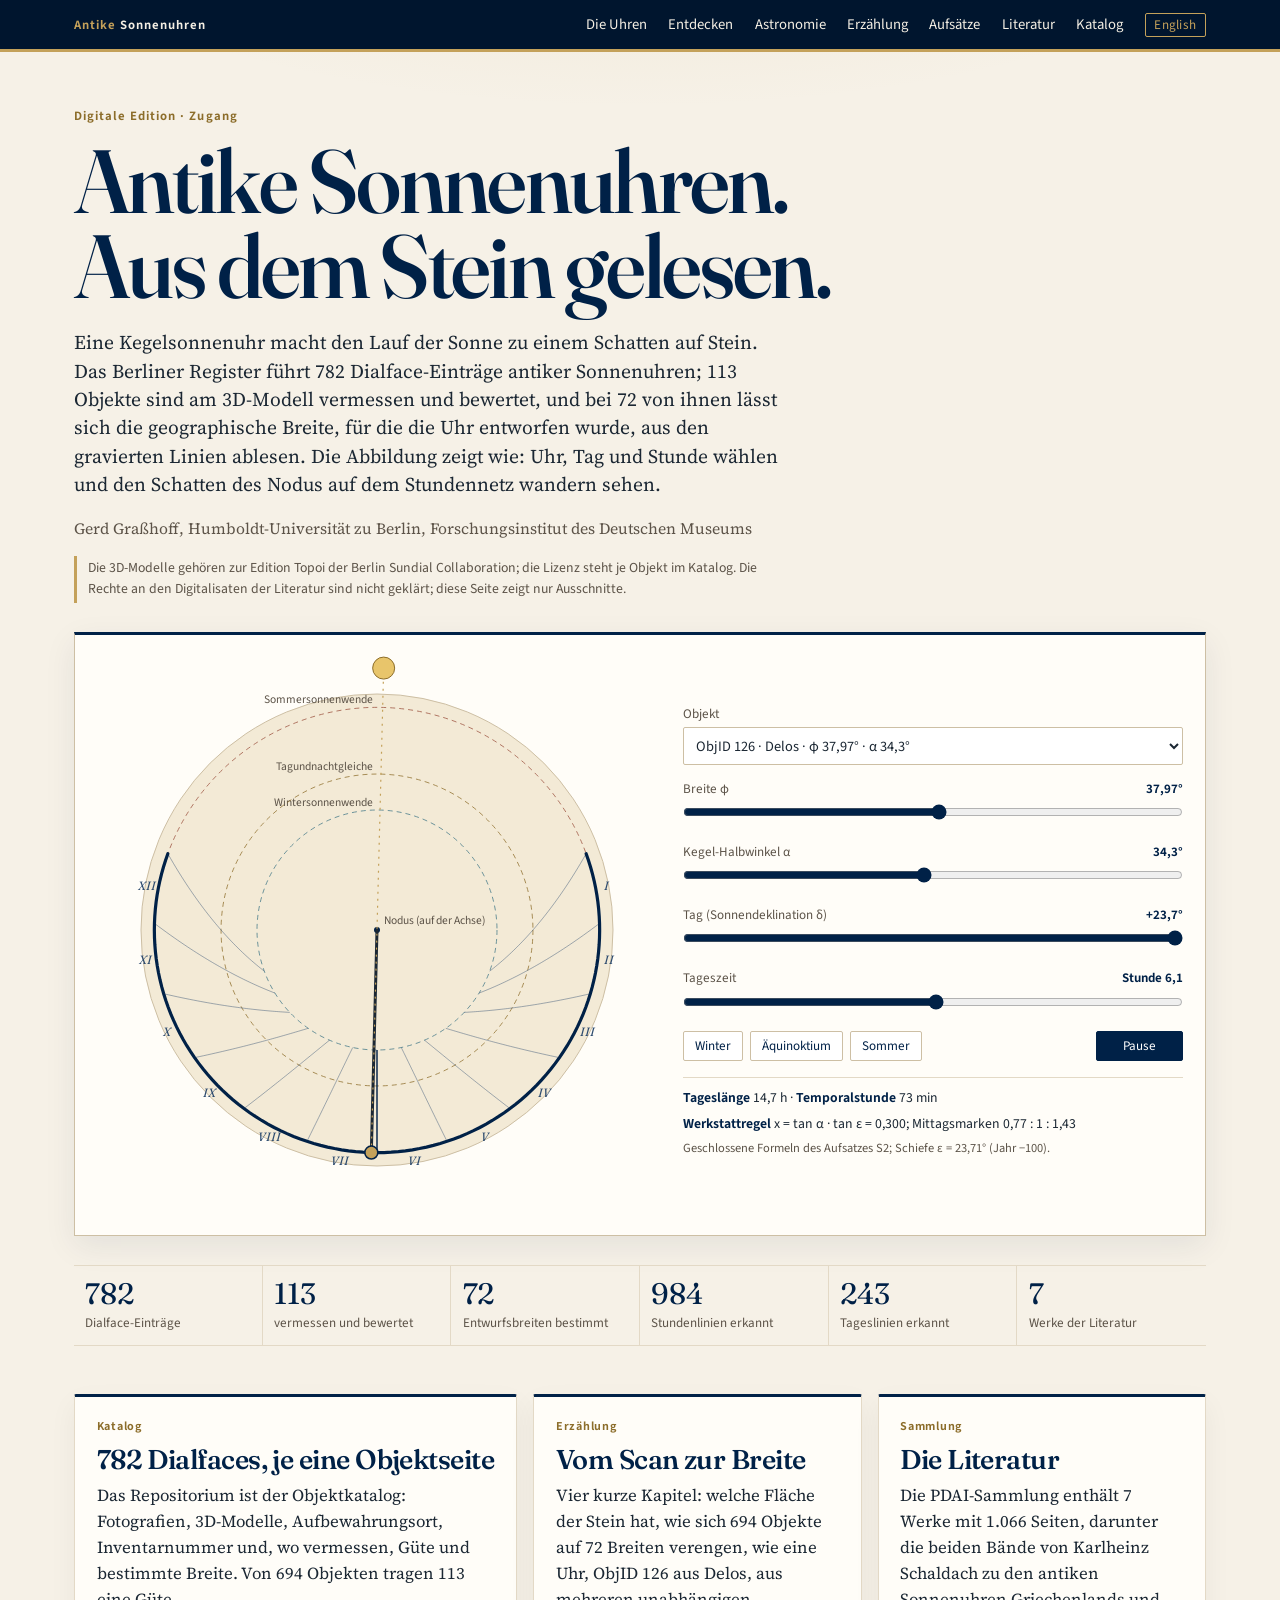
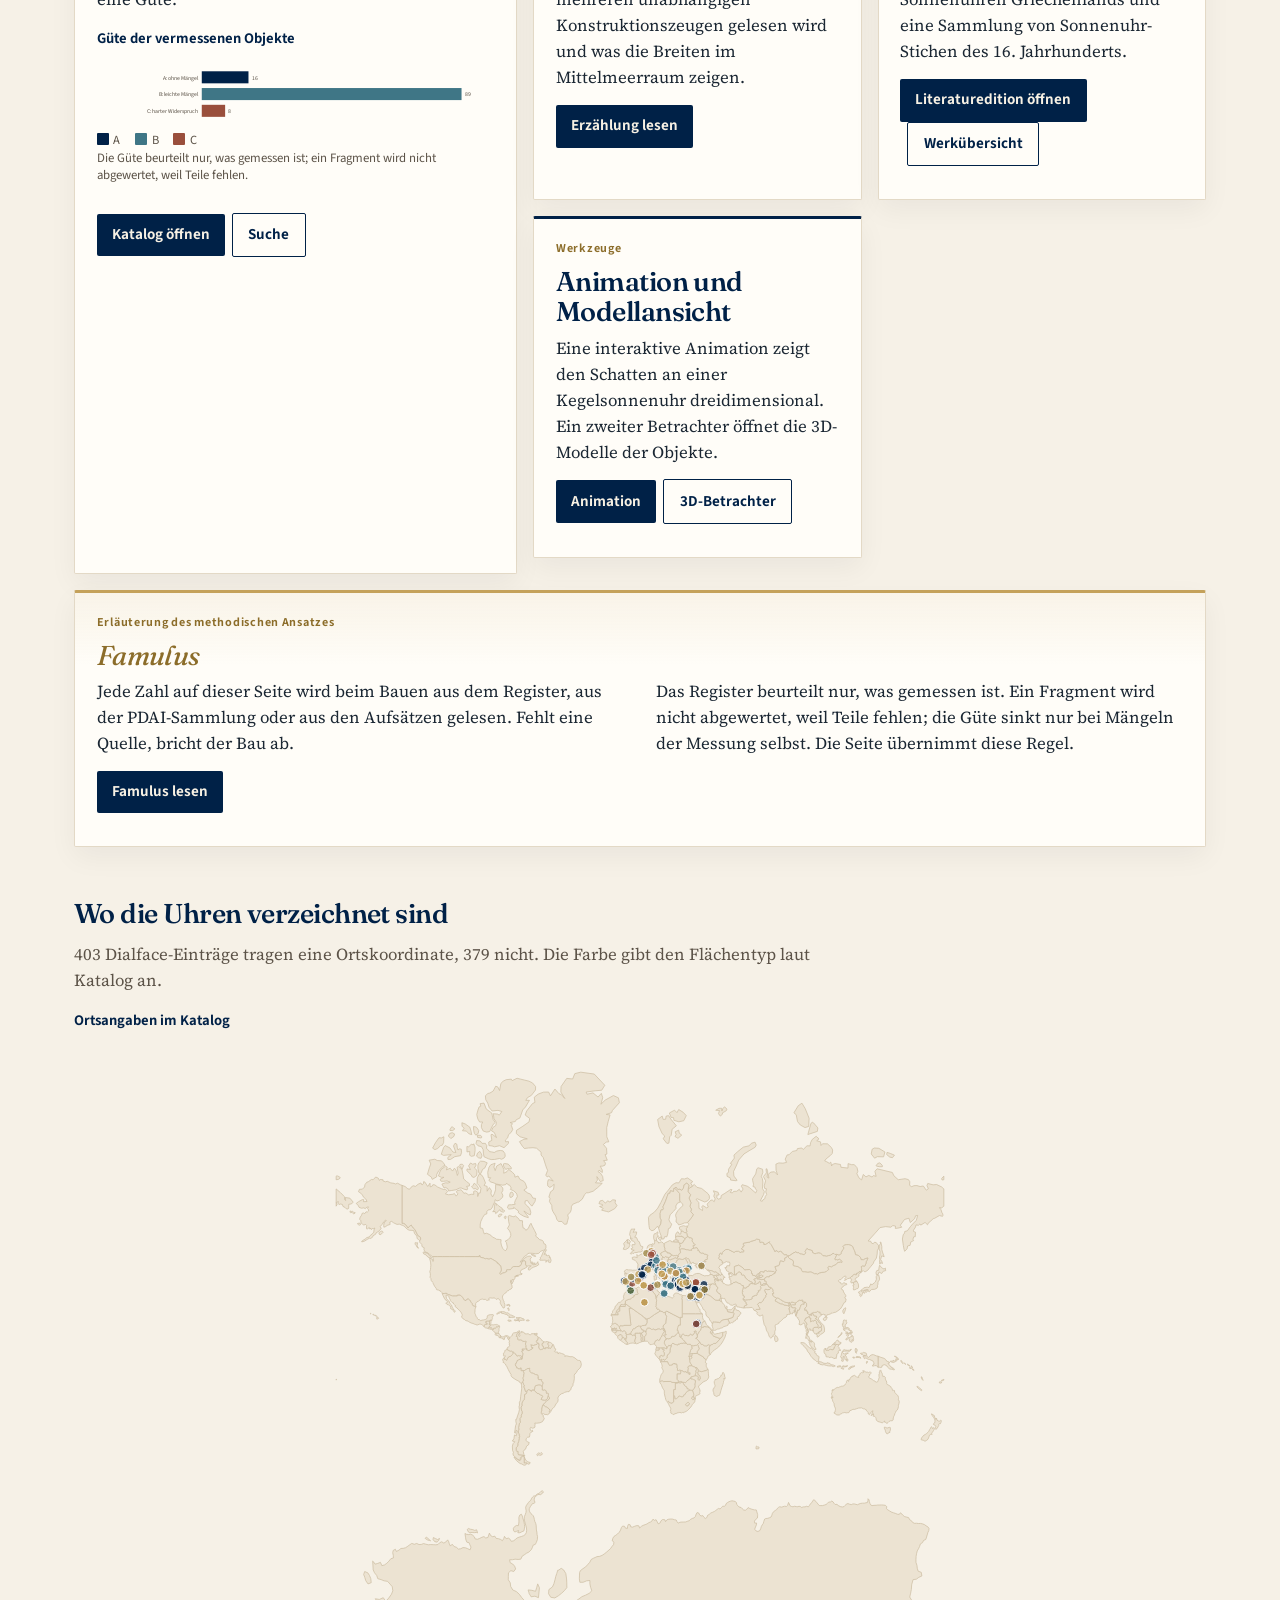
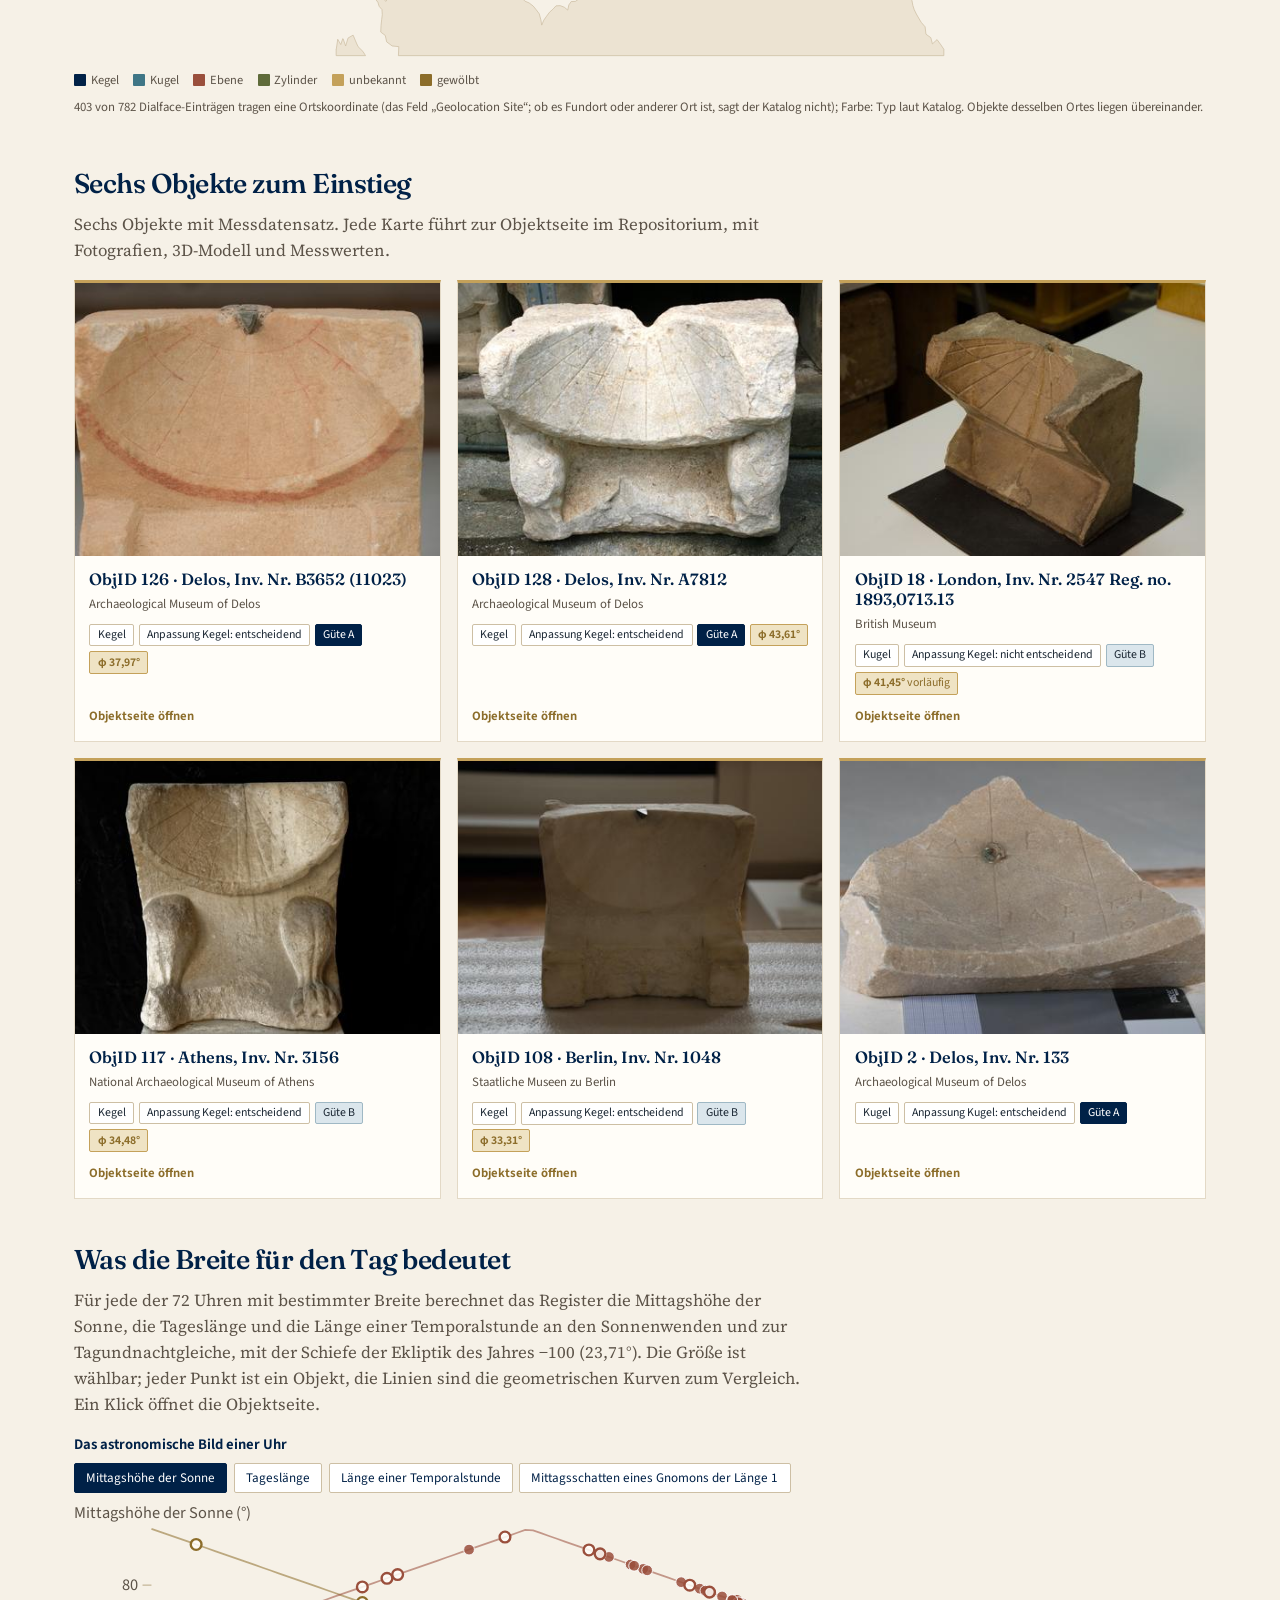
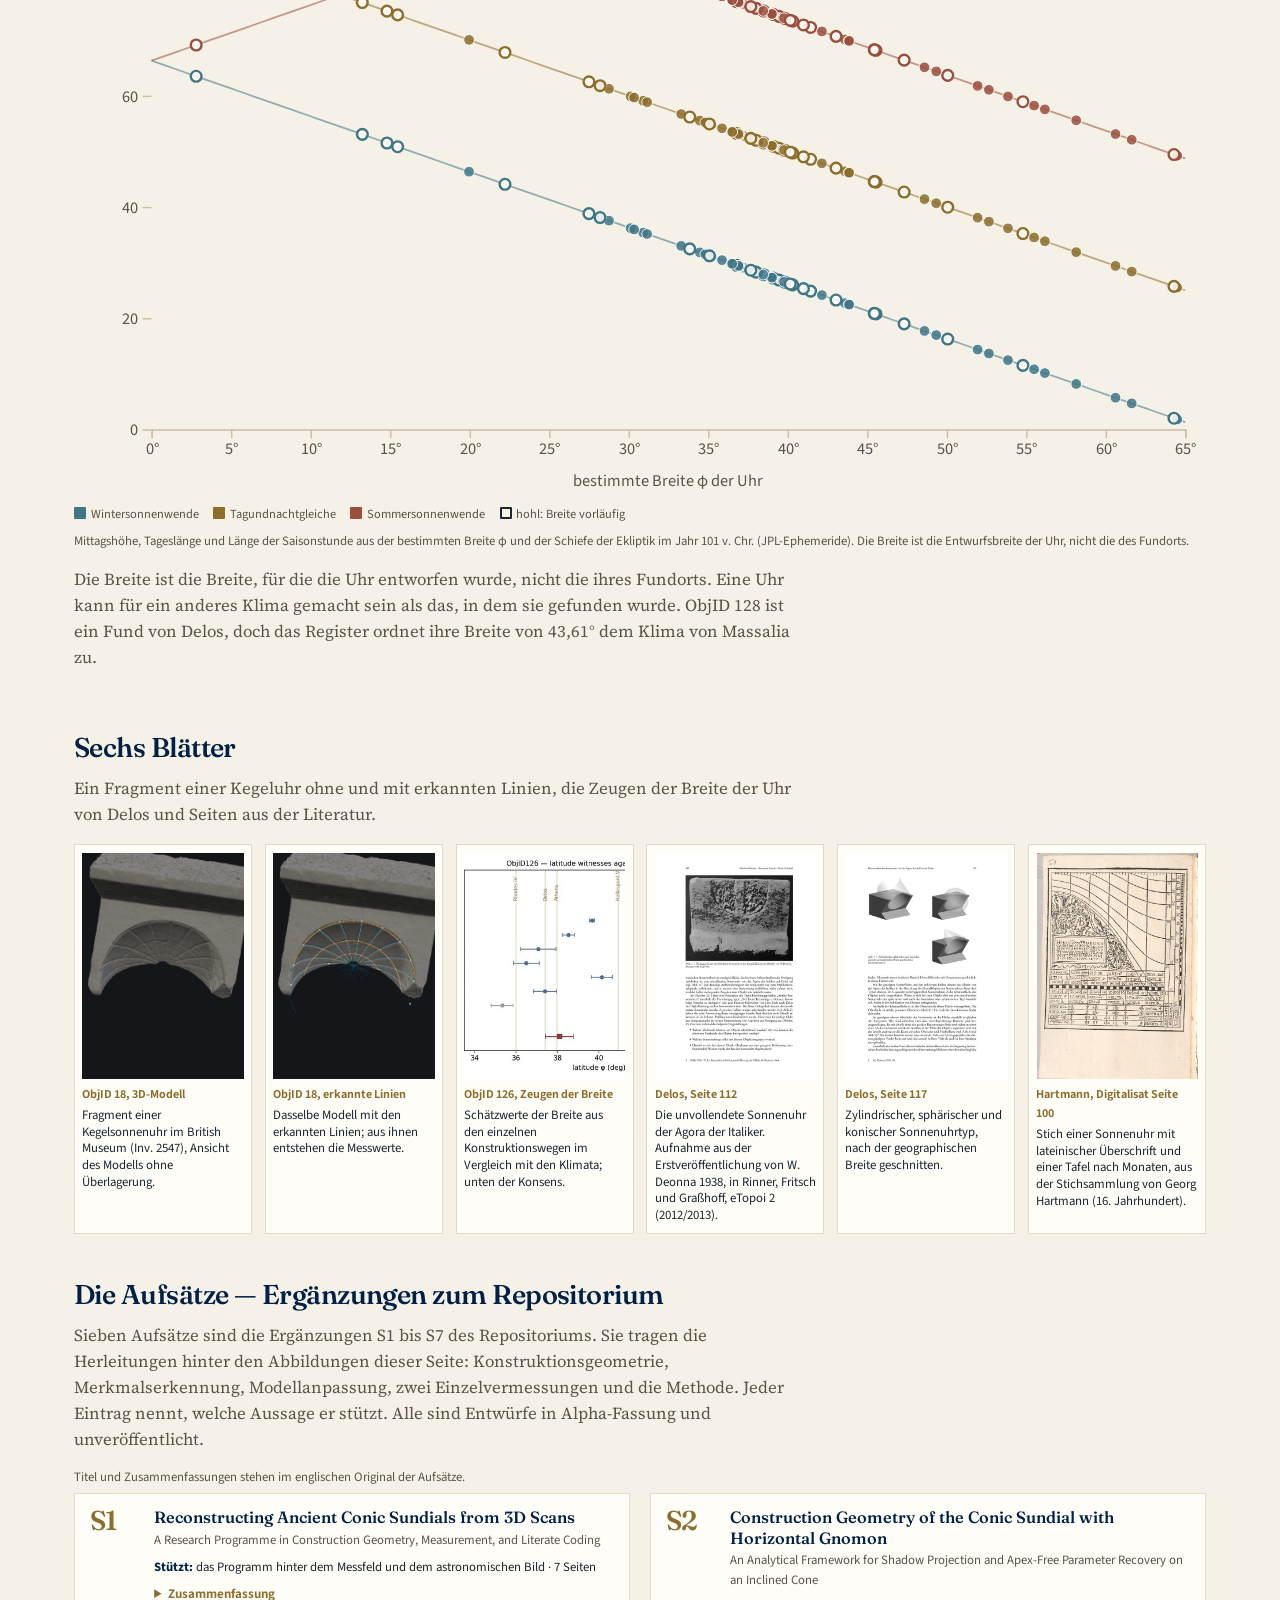
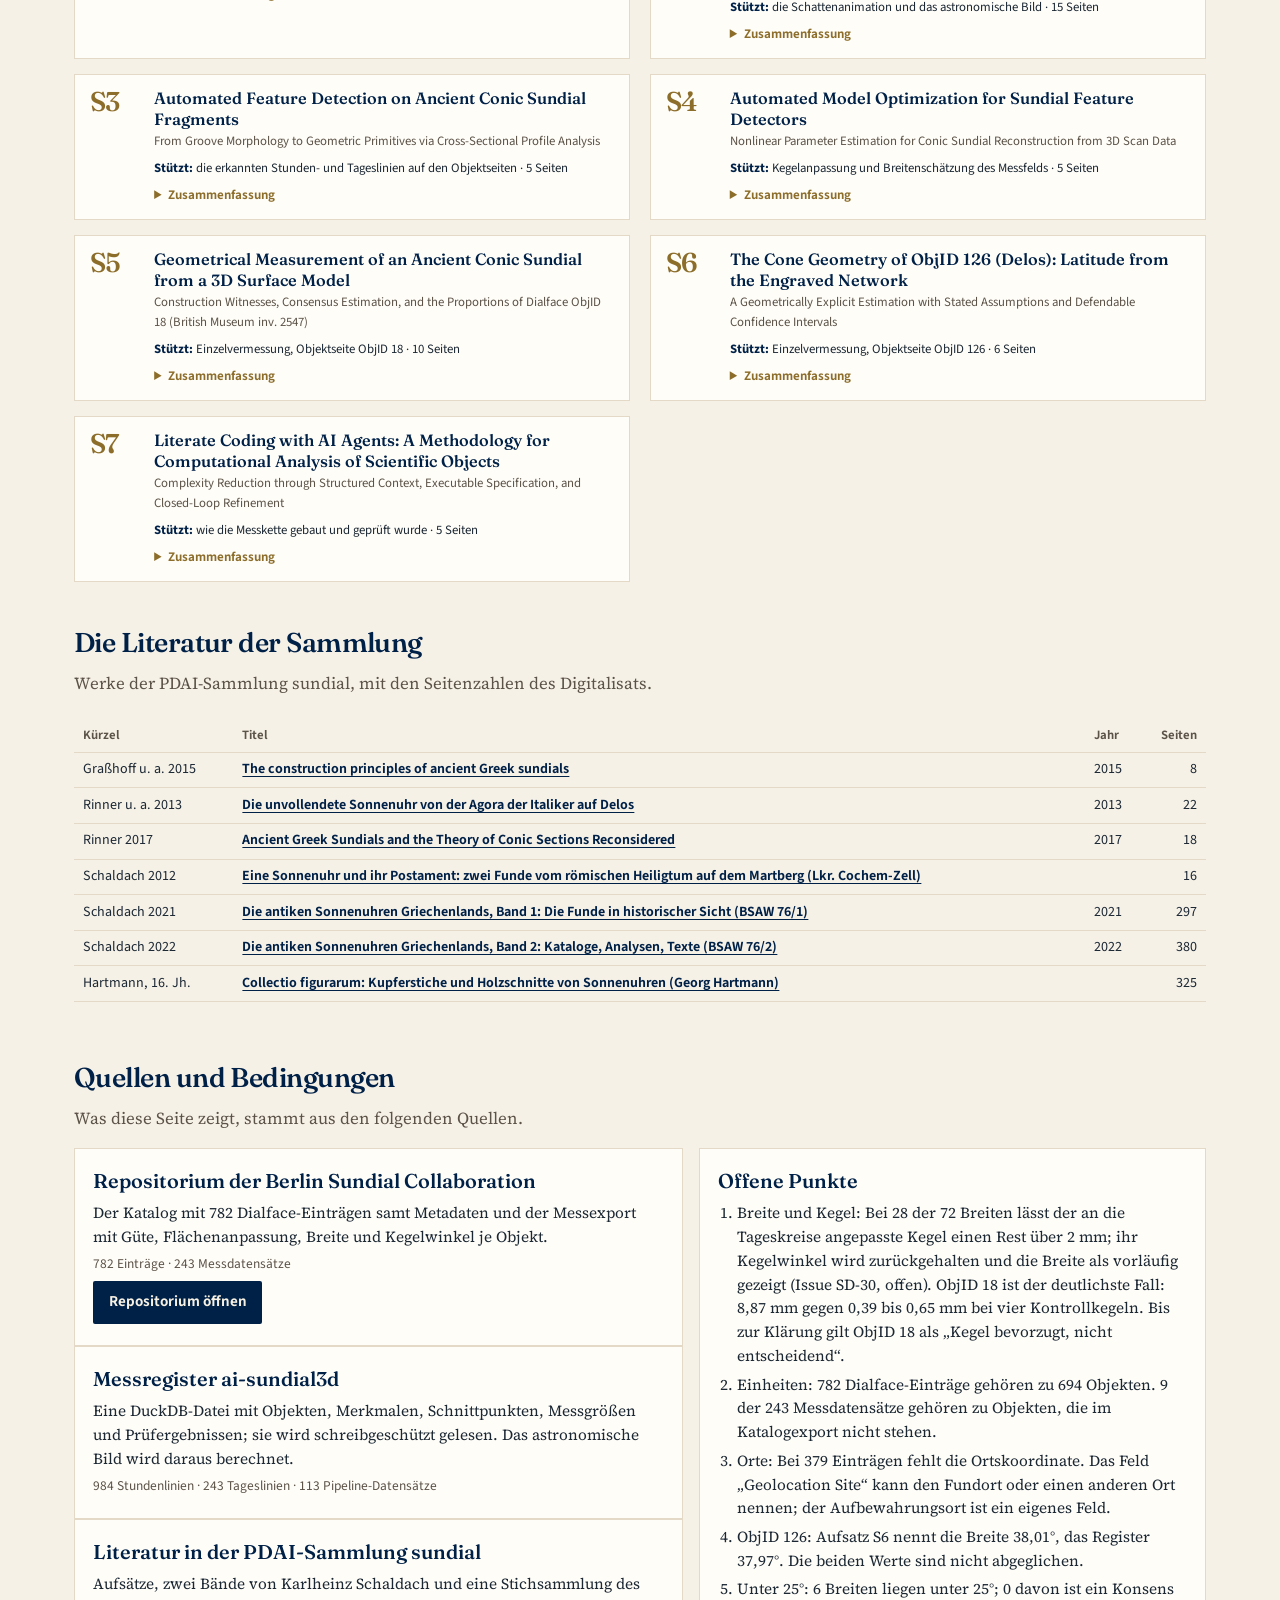
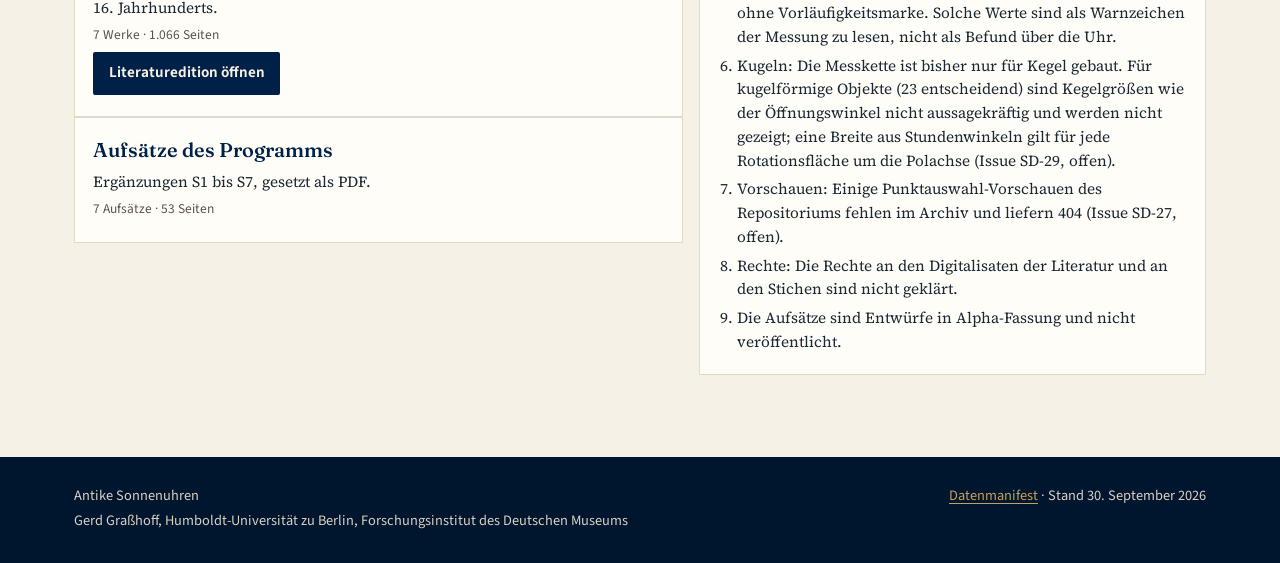
==== commit 2f8cd10f: "Addresses on famulus.lettre.ai" ====
--- a/de/index.html
+++ b/de/index.html
@@ -76,7 +76,7 @@
 <p class="mark">Erläuterung des methodischen Ansatzes</p>
 <h2><span>Famulus</span></h2>
 <div class="method-cols"><p>Jede Zahl auf dieser Seite wird beim Bauen aus dem Register, aus der PDAI-Sammlung oder aus den Aufsätzen gelesen. Fehlt eine Quelle, bricht der Bau ab.</p><p>Das Register beurteilt nur, was gemessen ist. Ein Fragment wird nicht abgewertet, weil Teile fehlen; die Güte sinkt nur bei Mängeln der Messung selbst. Die Seite übernimmt diese Regel.</p></div>
-<p class="go-row"><a class="go" href="https://grasshoff.github.io/kepleriana-2026/famulus/famulus-plattform.html" target="_blank" rel="noopener">Famulus lesen</a></p>
+<p class="go-row"><a class="go" href="https://famulus.lettre.ai/kepleriana/famulus/famulus-plattform.html" target="_blank" rel="noopener">Famulus lesen</a></p>
 </article>
       </section>
 
